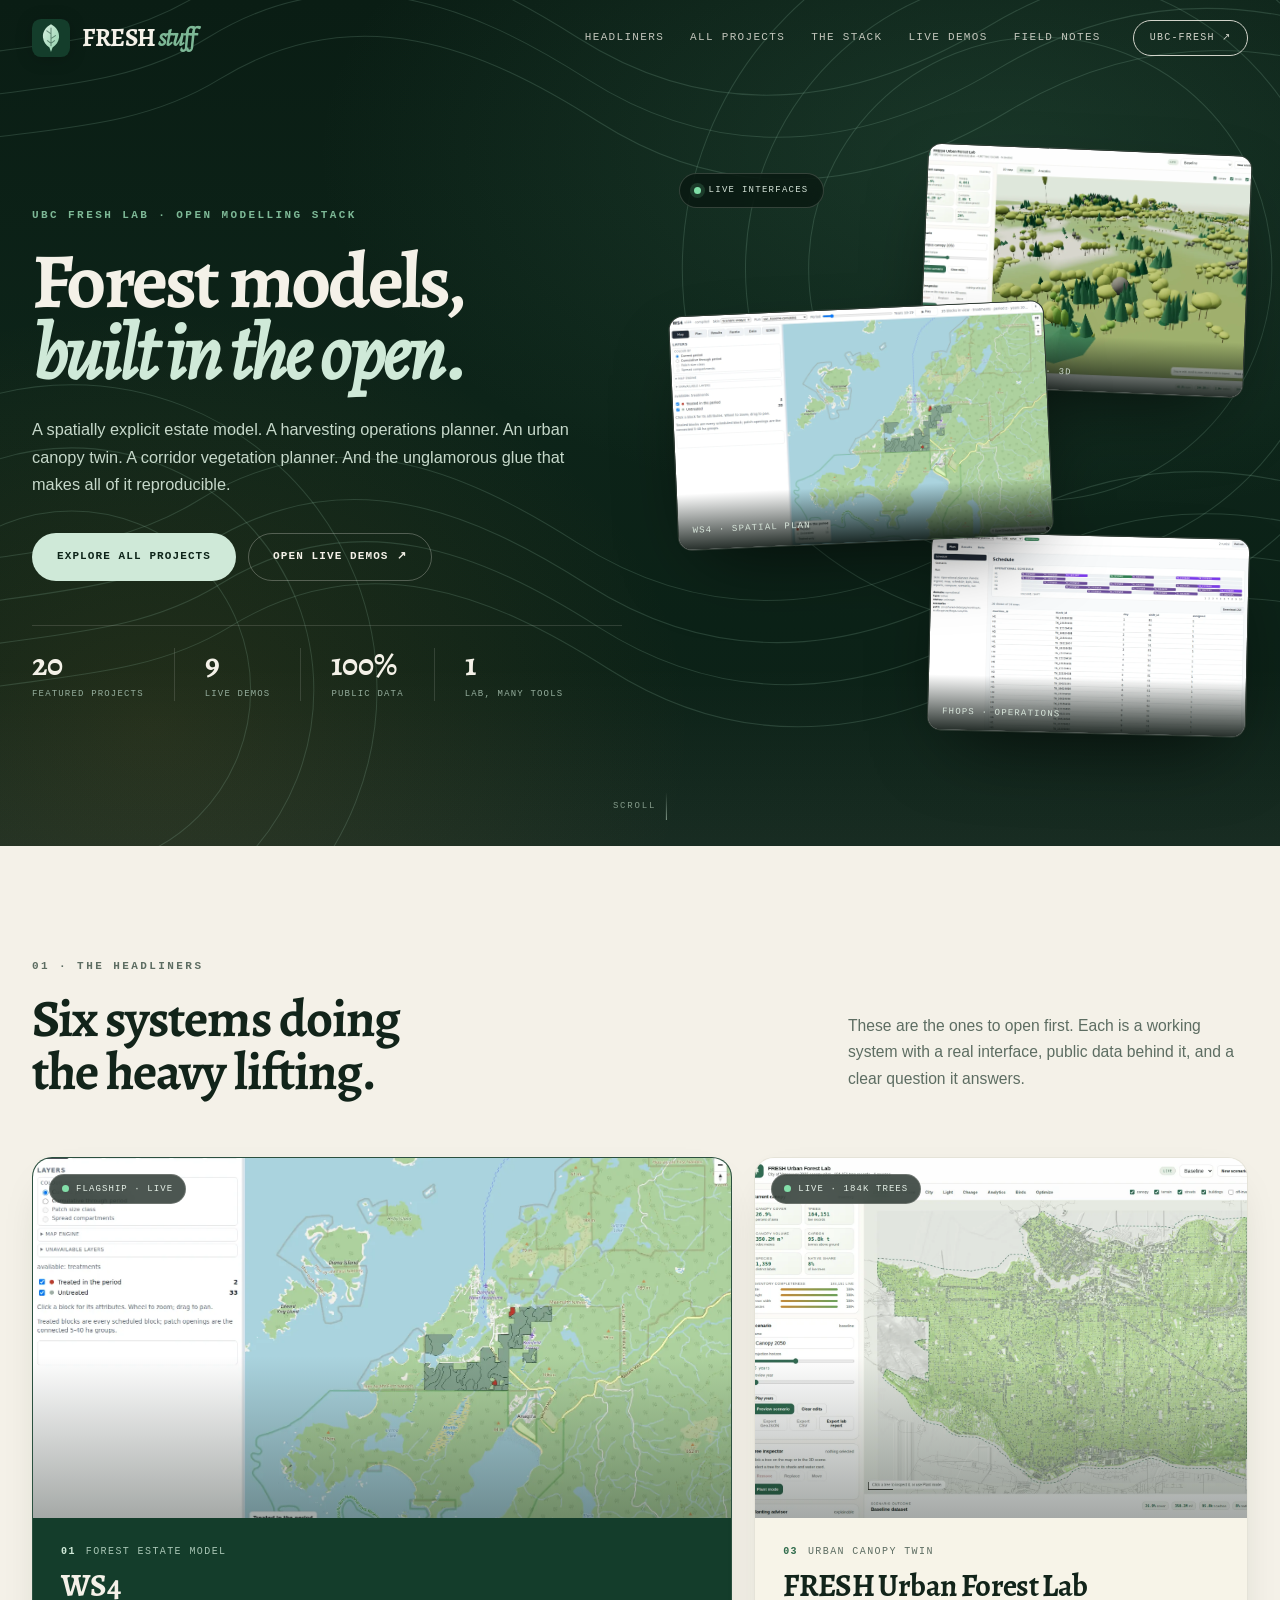
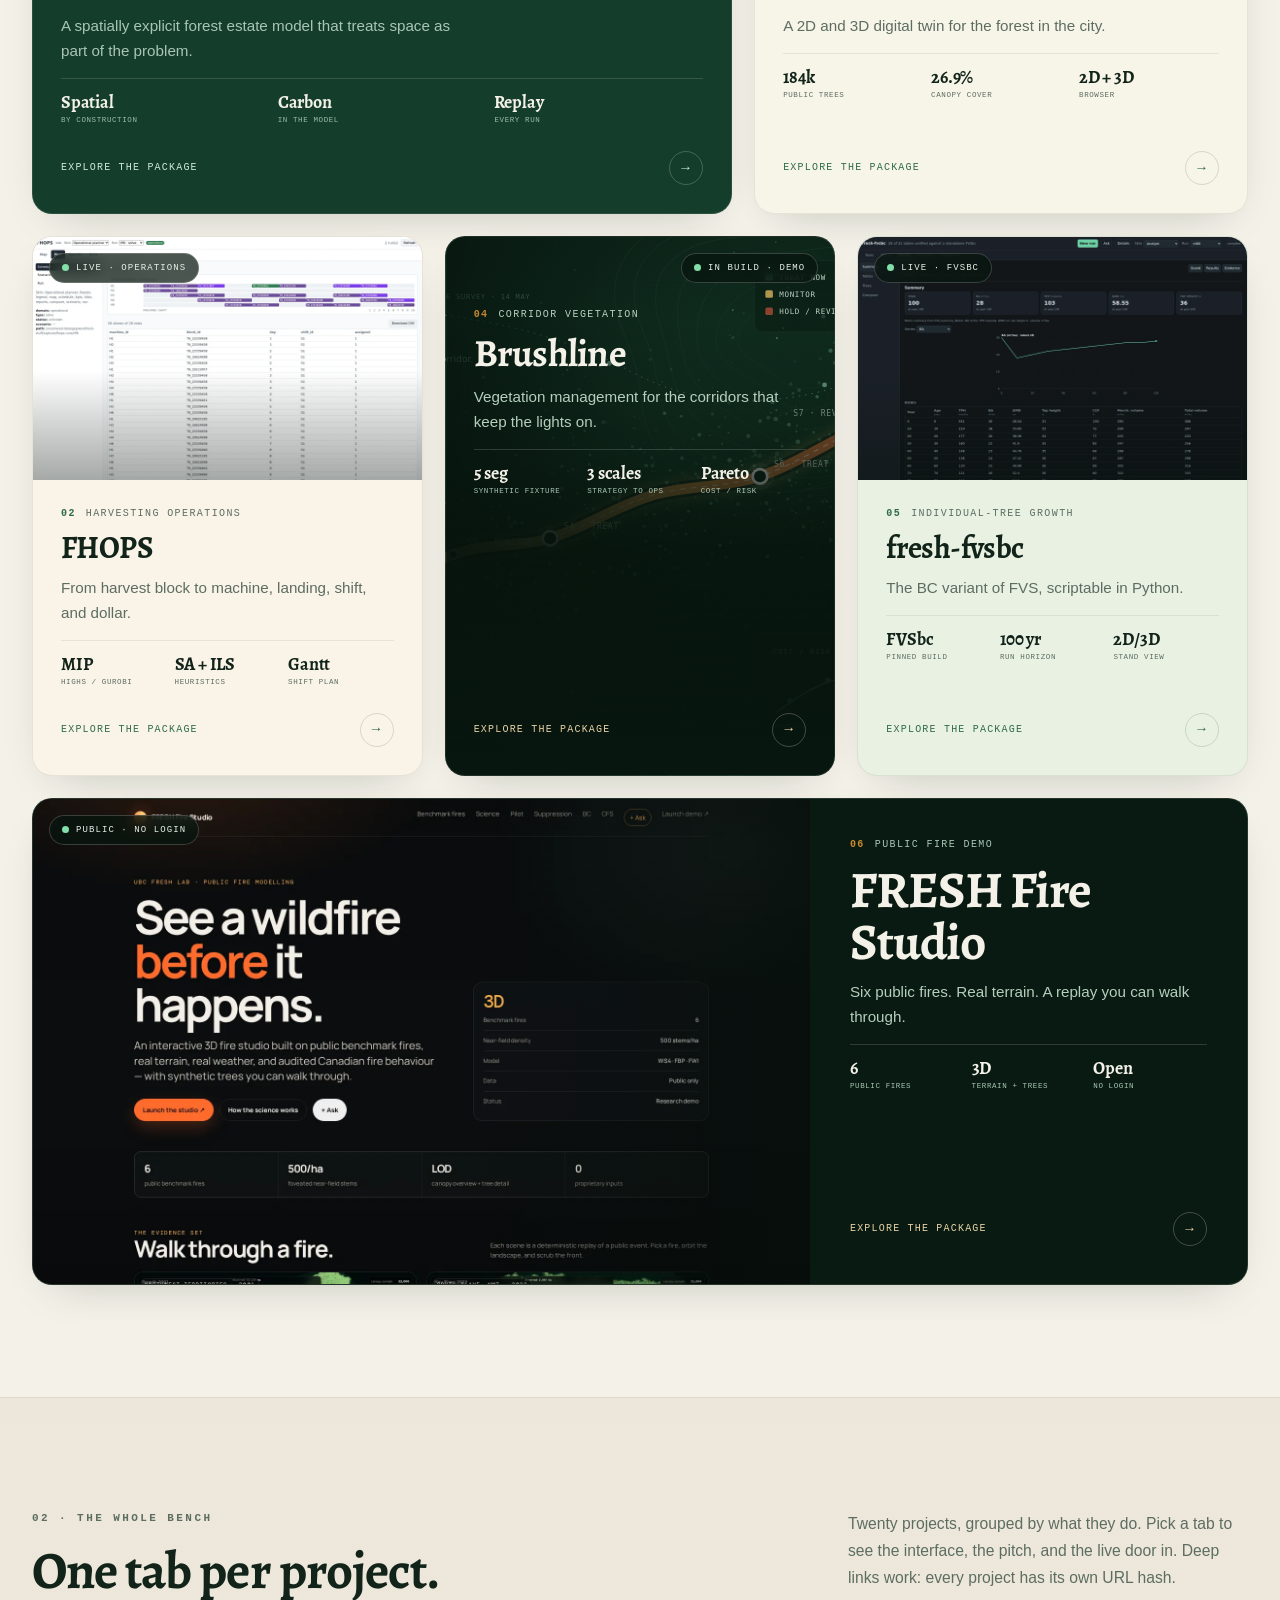
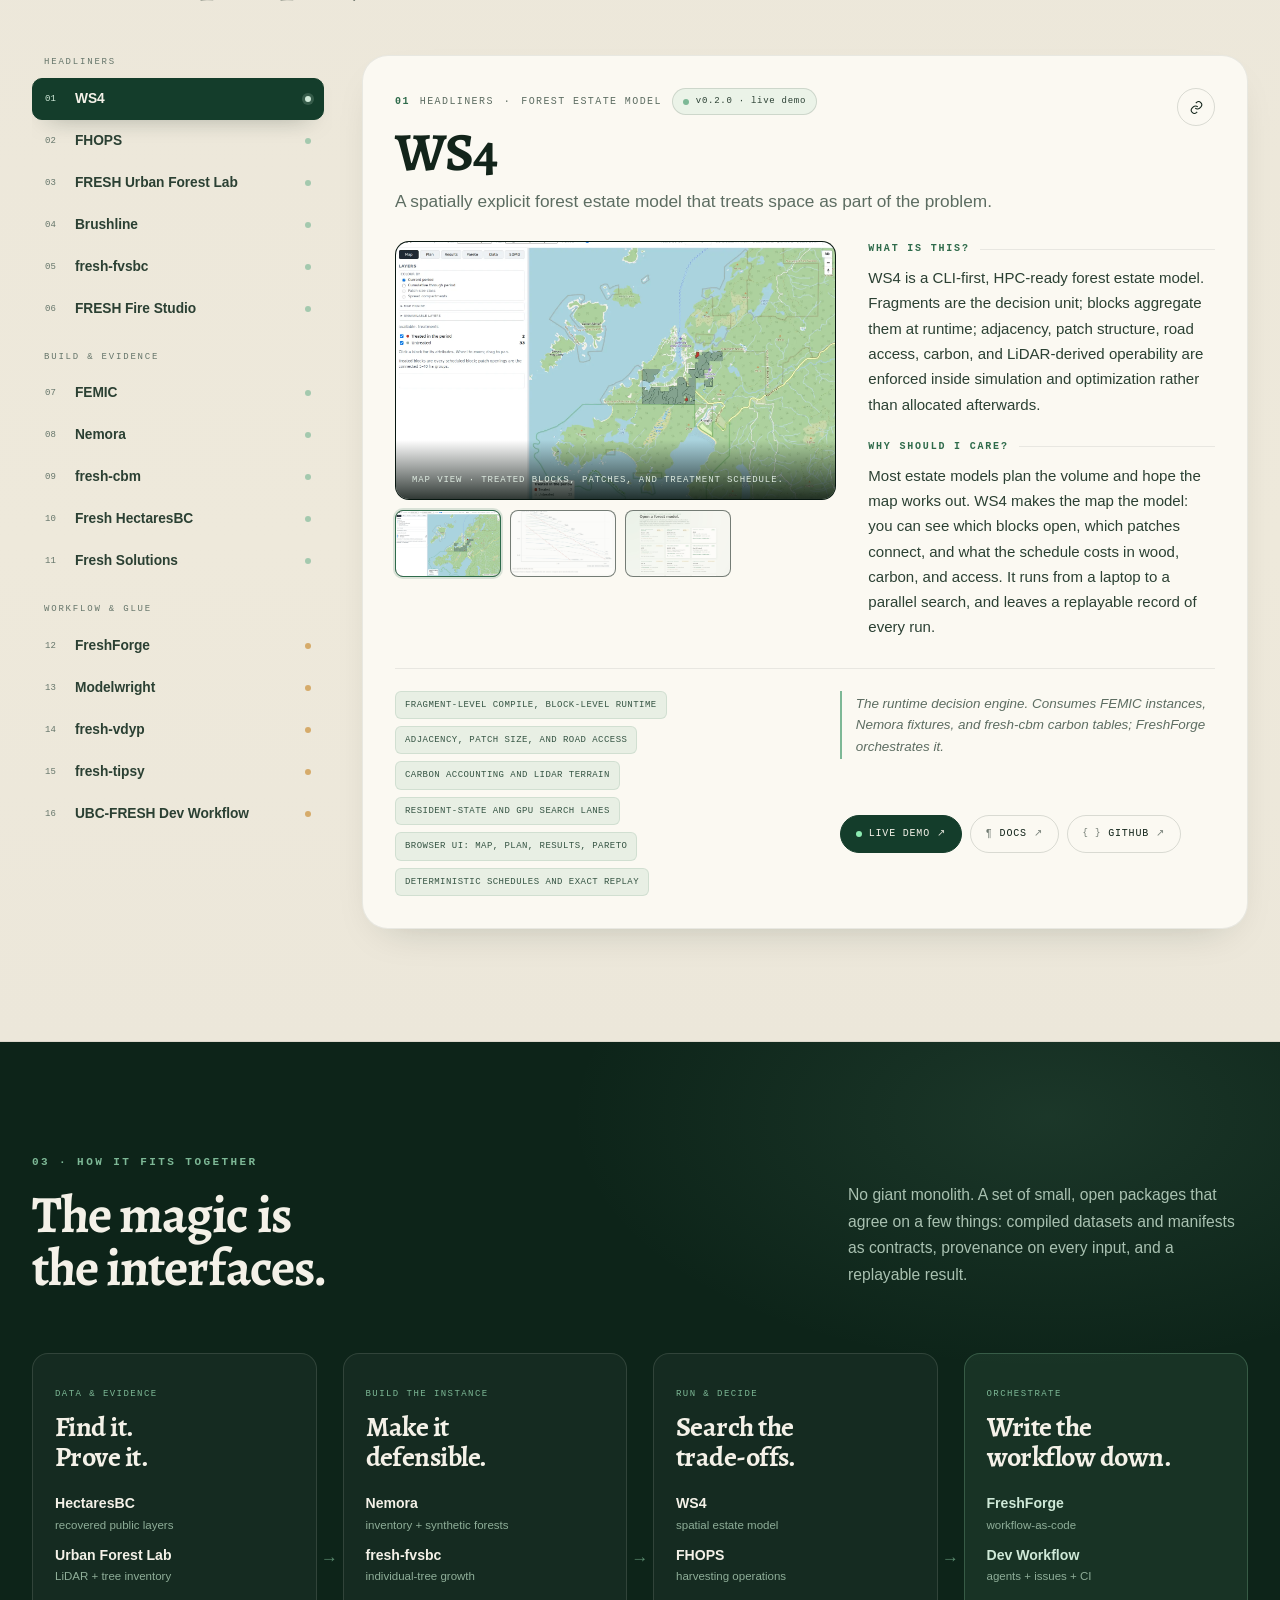
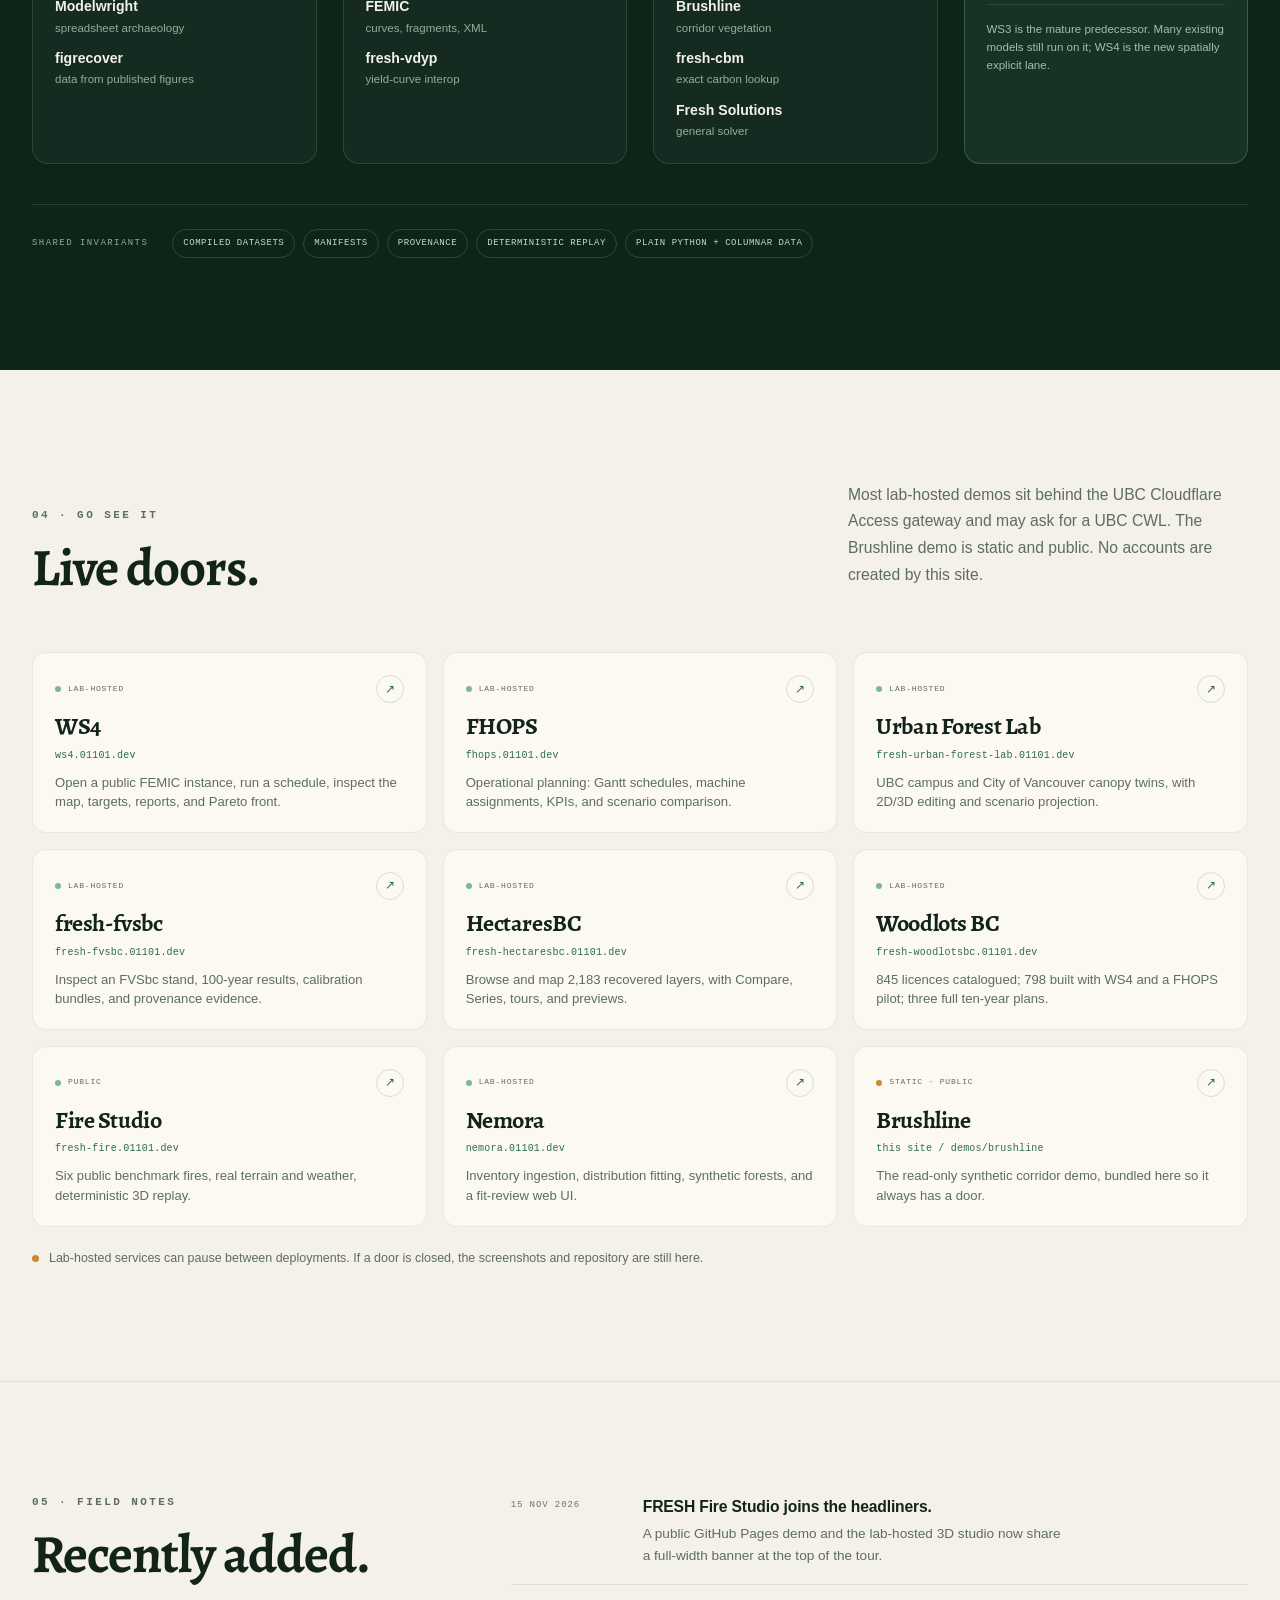
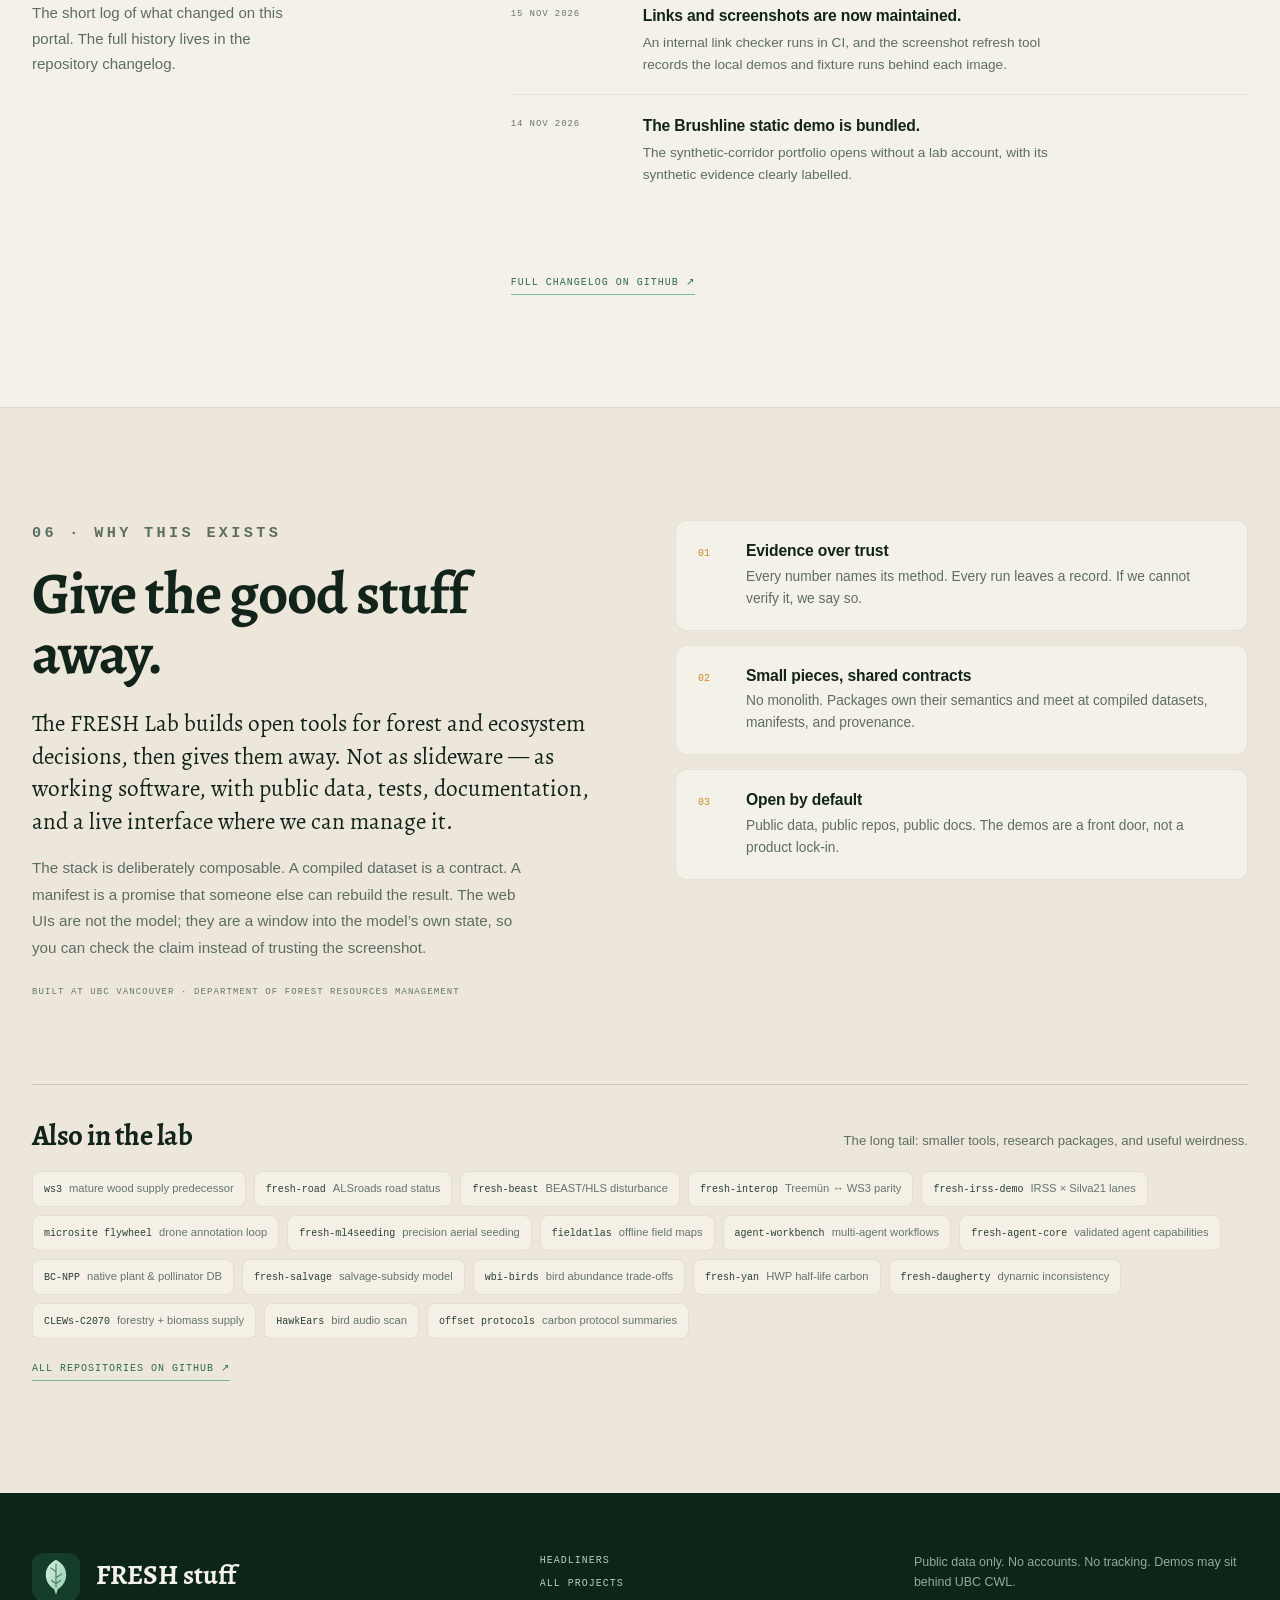
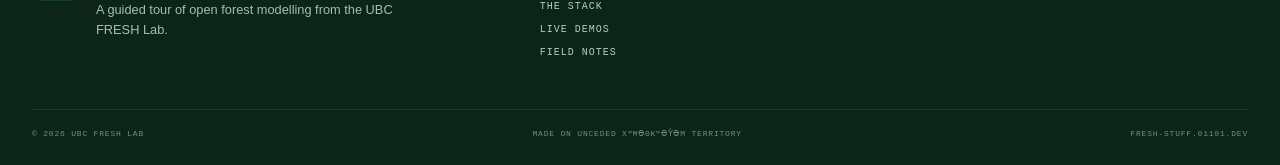
==== index.html @ a475108b "Initial FRESH stuff portal" ====
<!doctype html>
<html lang="en">
  <head>
    <meta charset="utf-8" />
    <meta name="viewport" content="width=device-width, initial-scale=1" />
    <title>FRESH stuff · open forest modelling from UBC FRESH</title>
    <meta
      name="description"
      content="A guided tour of the UBC FRESH Lab's open forest modelling stack: WS4, FHOPS, the Urban Forest Lab, Brushline, fresh-fvsbc, and the packages that make them reproducible."
    />
    <meta name="theme-color" content="#0d2419" />
    <link rel="canonical" href="https://fresh-stuff.01101.dev/" />
    <meta property="og:type" content="website" />
    <meta property="og:site_name" content="FRESH stuff" />
    <meta property="og:title" content="FRESH stuff · open forest modelling from UBC FRESH" />
    <meta property="og:description" content="A guided tour of the UBC FRESH Lab stack: WS4, FHOPS, the Urban Forest Lab, Brushline, fresh-fvsbc, and the packages that make them reproducible." />
    <meta property="og:url" content="https://fresh-stuff.01101.dev/" />
    <meta property="og:image" content="https://fresh-stuff.01101.dev/assets/img/og.png" />
    <meta property="og:image:width" content="1200" />
    <meta property="og:image:height" content="630" />
    <meta name="twitter:card" content="summary_large_image" />
    <link rel="icon" href="assets/leaf.svg" type="image/svg+xml" />
    <link rel="preload" href="assets/fonts/alegreya-v13-latin-700.woff2" as="font" type="font/woff2" crossorigin />
    <link rel="preload" href="assets/fonts/alegreya-v13-latin-regular.woff2" as="font" type="font/woff2" crossorigin />
    <script>document.documentElement.classList.add("js");</script>
    <link rel="stylesheet" href="styles.css" />
  </head>
  <body>
    <a class="skip-link" href="#main">Skip to content</a>

    <header class="site-header" id="site-header">
      <div class="wrap header-inner">
        <a class="brand" href="#top" aria-label="FRESH stuff home">
          <img src="assets/leaf.svg" alt="" width="38" height="38" />
          <span class="brand-text">FRESH<span>stuff</span></span>
        </a>
        <nav class="site-nav" aria-label="Sections">
          <a href="#headliners">Headliners</a>
          <a href="#explorer">All projects</a>
          <a href="#stack">The stack</a>
          <a href="#live">Live demos</a>
          <a href="#notes">Field notes</a>
        </nav>
        <a class="header-cta" href="https://github.com/UBC-FRESH" target="_blank" rel="noreferrer">
          UBC-FRESH <span aria-hidden="true">↗</span>
        </a>
      </div>
    </header>

    <main id="main">
      <section class="hero" id="top">
        <div class="hero-contours" aria-hidden="true">
          <svg viewBox="0 0 1600 900" preserveAspectRatio="xMidYMid slice">
            <g fill="none" stroke="currentColor" stroke-width="1">
              <path d="M-80 690C120 560 250 620 380 540s250-30 360 40 240 80 390-10 300-70 470 30" />
              <path d="M-80 730C120 600 260 660 390 580s250-30 360 40 240 80 390-10 300-70 470 30" />
              <path d="M-80 770C120 640 270 700 400 620s250-30 360 40 240 80 390-10 300-70 470 30" />
              <path d="M-80 810C120 680 280 740 410 660s250-30 360 40 240 80 390-10 300-70 470 30" />
              <path d="M-80 200C120 80 250 140 380 60s250-30 360 40 240 80 390-10 300-70 470 30" />
              <path d="M-80 240C120 120 260 180 390 100s250-30 360 40 240 80 390-10 300-70 470 30" />
              <path d="M-80 280C120 160 270 220 400 140s250-30 360 40 240 80 390-10 300-70 470 30" />
              <circle cx="1180" cy="320" r="220" />
              <circle cx="1180" cy="320" r="280" />
              <circle cx="1180" cy="320" r="340" />
              <circle cx="260" cy="720" r="170" />
              <circle cx="260" cy="720" r="230" />
              <circle cx="260" cy="720" r="290" />
            </g>
          </svg>
        </div>

        <div class="wrap hero-grid">
          <div class="hero-copy">
            <p class="eyebrow reveal">UBC FRESH LAB · OPEN MODELLING STACK</p>
            <h1 class="reveal">
              Forest models,<br />
              <em>built in the open.</em>
            </h1>
            <p class="hero-lede reveal">
              A spatially explicit estate model. A harvesting operations planner. An urban canopy
              twin. A corridor vegetation planner. And the unglamorous glue that makes all of it
              reproducible.
            </p>
            <div class="hero-actions reveal">
              <a class="button button--primary" href="#explorer">Explore all projects</a>
              <a class="button button--ghost" href="#live">Open live demos <span aria-hidden="true">↗</span></a>
            </div>
            <dl class="hero-stats reveal">
              <div><dt>20</dt><dd>featured projects</dd></div>
              <div><dt>9</dt><dd>live demos</dd></div>
              <div><dt>100%</dt><dd>public data</dd></div>
              <div><dt>1</dt><dd>lab, many tools</dd></div>
            </dl>
          </div>

          <div class="hero-visual reveal" aria-label="A collage of FRESH web interfaces">
            <figure class="hero-shot hero-shot--a">
              <img src="assets/img/urban-3d.webp" alt="3D tree scene from the FRESH Urban Forest Lab" width="1440" height="1000" />
              <figcaption>Urban Forest Lab · 3D</figcaption>
            </figure>
            <figure class="hero-shot hero-shot--b">
              <img src="assets/img/ws4.webp" alt="WS4 forest estate map" width="1600" height="1000" />
              <figcaption>WS4 · spatial plan</figcaption>
            </figure>
            <figure class="hero-shot hero-shot--c">
              <img src="assets/img/fhops.webp" alt="FHOPS operational schedule" width="1600" height="1000" />
              <figcaption>FHOPS · operations</figcaption>
            </figure>
            <span class="hero-chip"><span class="dot"></span> Live interfaces</span>
          </div>
        </div>
        <div class="hero-scroll" aria-hidden="true"><span></span> scroll</div>
      </section>

      <section class="section section--headliners" id="headliners">
        <div class="wrap">
          <div class="section-head">
            <div>
              <p class="eyebrow">01 · The headliners</p>
              <h2>Six systems doing<br />the heavy lifting.</h2>
            </div>
            <p class="section-note">
              These are the ones to open first. Each is a working system with a real interface,
              public data behind it, and a clear question it answers.
            </p>
          </div>
          <div class="featured-grid" id="featured-grid">
            <noscript>
              <p>Enable JavaScript for the interactive tour, or jump straight to the
                <a href="#explorer">project list</a>.</p>
            </noscript>
          </div>
        </div>
      </section>

      <section class="section section--explorer" id="explorer">
        <div class="wrap">
          <div class="section-head">
            <div>
              <p class="eyebrow">02 · The whole bench</p>
              <h2>One tab per project.</h2>
            </div>
            <p class="section-note">
              Twenty projects, grouped by what they do. Pick a tab to see the interface, the pitch,
              and the live door in. Deep links work: every project has its own URL hash.
            </p>
          </div>

          <div class="explorer-shell">
            <aside class="explorer-rail" aria-label="Project tabs">
              <div id="project-tabs" role="tablist" aria-orientation="vertical"></div>
              <div class="rail-foot">
                <span class="dot dot--soft"></span>
                <span>Public repos · lab-hosted demos</span>
              </div>
            </aside>
            <div class="project-panel" id="project-panel" role="tabpanel" tabindex="-1" aria-live="polite"></div>
          </div>
        </div>
      </section>

      <section class="section section--stack" id="stack">
        <div class="wrap">
          <div class="section-head section-head--light">
            <div>
              <p class="eyebrow">03 · How it fits together</p>
              <h2>The magic is<br />the interfaces.</h2>
            </div>
            <p class="section-note">
              No giant monolith. A set of small, open packages that agree on a few things:
              compiled datasets and manifests as contracts, provenance on every input, and a
              replayable result.
            </p>
          </div>

          <div class="stack-flow">
            <article class="stack-col">
              <span class="stack-step">Data &amp; evidence</span>
              <h3>Find it.<br />Prove it.</h3>
              <ul class="stack-list">
                <li><a href="#fresh-hectaresbc" data-project-link="fresh-hectaresbc">HectaresBC</a><span>recovered public layers</span></li>
                <li><a href="#fresh-urban-forest-lab" data-project-link="fresh-urban-forest-lab">Urban Forest Lab</a><span>LiDAR + tree inventory</span></li>
                <li><a href="#modelwright" data-project-link="modelwright">Modelwright</a><span>spreadsheet archaeology</span></li>
                <li><a href="#figrecover" data-project-link="figrecover">figrecover</a><span>data from published figures</span></li>
              </ul>
            </article>
            <div class="stack-arrow" aria-hidden="true">→</div>
            <article class="stack-col">
              <span class="stack-step">Build the instance</span>
              <h3>Make it<br />defensible.</h3>
              <ul class="stack-list">
                <li><a href="#nemora" data-project-link="nemora">Nemora</a><span>inventory + synthetic forests</span></li>
                <li><a href="#fresh-fvsbc" data-project-link="fresh-fvsbc">fresh-fvsbc</a><span>individual-tree growth</span></li>
                <li><a href="#femic" data-project-link="femic">FEMIC</a><span>curves, fragments, XML</span></li>
                <li><a href="#fresh-vdyp" data-project-link="fresh-vdyp">fresh-vdyp</a><span>yield-curve interop</span></li>
              </ul>
            </article>
            <div class="stack-arrow" aria-hidden="true">→</div>
            <article class="stack-col">
              <span class="stack-step">Run &amp; decide</span>
              <h3>Search the<br />trade-offs.</h3>
              <ul class="stack-list">
                <li><a href="#ws4" data-project-link="ws4">WS4</a><span>spatial estate model</span></li>
                <li><a href="#fhops" data-project-link="fhops">FHOPS</a><span>harvesting operations</span></li>
                <li><a href="#brushline" data-project-link="brushline">Brushline</a><span>corridor vegetation</span></li>
                <li><a href="#fresh-cbm" data-project-link="fresh-cbm">fresh-cbm</a><span>exact carbon lookup</span></li>
                <li><a href="#fresh-solutions" data-project-link="fresh-solutions">Fresh Solutions</a><span>general solver</span></li>
              </ul>
            </article>
            <div class="stack-arrow" aria-hidden="true">→</div>
            <article class="stack-col stack-col--accent">
              <span class="stack-step">Orchestrate</span>
              <h3>Write the<br />workflow down.</h3>
              <ul class="stack-list">
                <li><a href="#freshforge" data-project-link="freshforge">FreshForge</a><span>workflow-as-code</span></li>
                <li><a href="#ubc-fresh-dev-workflow" data-project-link="ubc-fresh-dev-workflow">Dev Workflow</a><span>agents + issues + CI</span></li>
              </ul>
              <p class="stack-footnote">
                WS3 is the mature predecessor. Many existing models still run on it; WS4 is the new
                spatially explicit lane.
              </p>
            </article>
          </div>

          <div class="invariants">
            <span>Shared invariants</span>
            <ul>
              <li>Compiled datasets</li>
              <li>Manifests</li>
              <li>Provenance</li>
              <li>Deterministic replay</li>
              <li>Plain Python + columnar data</li>
            </ul>
          </div>
        </div>
      </section>

      <section class="section section--live" id="live">
        <div class="wrap">
          <div class="section-head">
            <div>
              <p class="eyebrow">04 · Go see it</p>
              <h2>Live doors.</h2>
            </div>
            <p class="section-note">
              Most lab-hosted demos sit behind the UBC Cloudflare Access gateway and may ask for a
              UBC CWL. The Brushline demo is static and public. No accounts are created by this site.
            </p>
          </div>
          <div class="live-grid" id="live-grid"></div>
          <p class="live-note">
            <span class="dot dot--soft"></span>
            Lab-hosted services can pause between deployments. If a door is closed, the screenshots
            and repository are still here.
          </p>
        </div>
      </section>


      <section class="section section--notes" id="notes">
        <div class="wrap notes-grid">
          <div class="notes-head">
            <p class="eyebrow">05 · Field notes</p>
            <h2>Recently added.</h2>
            <p class="notes-intro">
              The short log of what changed on this portal. The full history lives in the
              repository changelog.
            </p>
          </div>
          <ol class="notes-list">
            <li>
              <time datetime="2026-11-15">15 Nov 2026</time>
              <div>
                <strong>FRESH Fire Studio joins the headliners.</strong>
                <p>A public GitHub Pages demo and the lab-hosted 3D studio now share a full-width banner at the top of the tour.</p>
              </div>
            </li>
            <li>
              <time datetime="2026-11-15">15 Nov 2026</time>
              <div>
                <strong>Links and screenshots are now maintained.</strong>
                <p>An internal link checker runs in CI, and the screenshot refresh tool records the local demos and fixture runs behind each image.</p>
              </div>
            </li>
            <li>
              <time datetime="2026-11-14">14 Nov 2026</time>
              <div>
                <strong>The Brushline static demo is bundled.</strong>
                <p>The synthetic-corridor portfolio opens without a lab account, with its synthetic evidence clearly labelled.</p>
              </div>
            </li>
          </ol>
          <a class="tail-more notes-more" href="https://github.com/UBC-FRESH/fresh-stuff/blob/main/CHANGELOG.md" target="_blank" rel="noreferrer">
            Full changelog on GitHub <span aria-hidden="true">↗</span>
          </a>
        </div>
      </section>

      <section class="section section--about" id="about">
        <div class="wrap about-grid">
          <div class="about-copy">
            <p class="eyebrow">06 · Why this exists</p>
            <h2>Give the good stuff away.</h2>
            <p class="about-lede">
              The FRESH Lab builds open tools for forest and ecosystem decisions, then gives them
              away. Not as slideware — as working software, with public data, tests, documentation,
              and a live interface where we can manage it.
            </p>
            <p>
              The stack is deliberately composable. A compiled dataset is a contract. A manifest is
              a promise that someone else can rebuild the result. The web UIs are not the model;
              they are a window into the model’s own state, so you can check the claim instead of
              trusting the screenshot.
            </p>
            <p class="about-signature">Built at UBC Vancouver · Department of Forest Resources Management</p>
          </div>
          <div class="principle-grid">
            <article class="principle">
              <span>01</span>
              <h3>Evidence over trust</h3>
              <p>Every number names its method. Every run leaves a record. If we cannot verify it, we say so.</p>
            </article>
            <article class="principle">
              <span>02</span>
              <h3>Small pieces, shared contracts</h3>
              <p>No monolith. Packages own their semantics and meet at compiled datasets, manifests, and provenance.</p>
            </article>
            <article class="principle">
              <span>03</span>
              <h3>Open by default</h3>
              <p>Public data, public repos, public docs. The demos are a front door, not a product lock-in.</p>
            </article>
          </div>
        </div>

        <div class="wrap long-tail">
          <div class="long-tail-head">
            <h3>Also in the lab</h3>
            <p>The long tail: smaller tools, research packages, and useful weirdness.</p>
          </div>
          <ul class="tail-list">
            <li><a href="https://github.com/UBC-FRESH/ws3" target="_blank" rel="noreferrer">ws3 <span>mature wood supply predecessor</span></a></li>
            <li><a href="https://github.com/UBC-FRESH/fresh-road" target="_blank" rel="noreferrer">fresh-road <span>ALSroads road status</span></a></li>
            <li><a href="https://github.com/UBC-FRESH/fresh-beast" target="_blank" rel="noreferrer">fresh-beast <span>BEAST/HLS disturbance</span></a></li>
            <li><a href="https://github.com/UBC-FRESH/fresh-interop" target="_blank" rel="noreferrer">fresh-interop <span>Treemün ↔ WS3 parity</span></a></li>
            <li><a href="https://github.com/UBC-FRESH/fresh-irss-demo" target="_blank" rel="noreferrer">fresh-irss-demo <span>IRSS × Silva21 lanes</span></a></li>
            <li><a href="https://github.com/UBC-FRESH/microsite-annotation-flywheel" target="_blank" rel="noreferrer">microsite flywheel <span>drone annotation loop</span></a></li>
            <li><a href="https://github.com/UBC-FRESH/fresh-ml4seeding" target="_blank" rel="noreferrer">fresh-ml4seeding <span>precision aerial seeding</span></a></li>
            <li><a href="https://github.com/UBC-FRESH/fieldatlas" target="_blank" rel="noreferrer">fieldatlas <span>offline field maps</span></a></li>
            <li><a href="https://github.com/UBC-FRESH/agent-workbench" target="_blank" rel="noreferrer">agent-workbench <span>multi-agent workflows</span></a></li>
            <li><a href="https://github.com/UBC-FRESH/fresh-agent-core" target="_blank" rel="noreferrer">fresh-agent-core <span>validated agent capabilities</span></a></li>
            <li><a href="https://github.com/UBC-FRESH/bc-npp-database" target="_blank" rel="noreferrer">BC-NPP <span>native plant &amp; pollinator DB</span></a></li>
            <li><a href="https://github.com/UBC-FRESH/fresh-salvage" target="_blank" rel="noreferrer">fresh-salvage <span>salvage-subsidy model</span></a></li>
            <li><a href="https://github.com/UBC-FRESH/wbi-birds" target="_blank" rel="noreferrer">wbi-birds <span>bird abundance trade-offs</span></a></li>
            <li><a href="https://github.com/UBC-FRESH/fresh-yan" target="_blank" rel="noreferrer">fresh-yan <span>HWP half-life carbon</span></a></li>
            <li><a href="https://github.com/UBC-FRESH/fresh-daugherty" target="_blank" rel="noreferrer">fresh-daugherty <span>dynamic inconsistency</span></a></li>
            <li><a href="https://github.com/UBC-FRESH/clews-c2070-fresh" target="_blank" rel="noreferrer">CLEWs-C2070 <span>forestry + biomass supply</span></a></li>
            <li><a href="https://github.com/UBC-FRESH/HawkEars" target="_blank" rel="noreferrer">HawkEars <span>bird audio scan</span></a></li>
            <li><a href="https://github.com/UBC-FRESH/forest-carbon-offset-protocol-summaries" target="_blank" rel="noreferrer">offset protocols <span>carbon protocol summaries</span></a></li>
          </ul>
          <a class="tail-more" href="https://github.com/UBC-FRESH" target="_blank" rel="noreferrer">
            All repositories on GitHub <span aria-hidden="true">↗</span>
          </a>
        </div>
      </section>
    </main>

    <footer class="site-footer">
      <div class="wrap footer-grid">
        <div class="footer-brand">
          <img src="assets/leaf.svg" alt="" width="48" height="48" />
          <div>
            <strong>FRESH stuff</strong>
            <p>A guided tour of open forest modelling from the UBC FRESH Lab.</p>
          </div>
        </div>
        <nav aria-label="Footer">
          <a href="#headliners">Headliners</a>
          <a href="#explorer">All projects</a>
          <a href="#stack">The stack</a>
          <a href="#live">Live demos</a>
          <a href="#notes">Field notes</a>
        </nav>
        <p class="footer-note">
          Public data only. No accounts. No tracking. Demos may sit behind UBC CWL.
        </p>
      </div>
      <div class="wrap footer-base">
        <span>© 2026 UBC FRESH Lab</span>
        <span>Made on unceded xʷməθkʷəy̓əm territory</span>
        <span>fresh-stuff.01101.dev</span>
      </div>
    </footer>

    <div class="lightbox" id="lightbox" role="dialog" aria-modal="true" aria-label="Screenshot viewer" hidden>
      <button class="lightbox-close" type="button" aria-label="Close screenshot">×</button>
      <figure>
        <img id="lightbox-img" src="" alt="" />
        <figcaption id="lightbox-caption"></figcaption>
      </figure>
    </div>

    <script src="data.js"></script>
    <script src="app.js"></script>
  </body>
</html>
---- styles.css ----
@font-face {
  font-family: "Alegreya";
  src: url("assets/fonts/alegreya-v13-latin-regular.woff2") format("woff2");
  font-weight: 400;
  font-style: normal;
  font-display: swap;
}
@font-face {
  font-family: "Alegreya";
  src: url("assets/fonts/alegreya-v13-latin-700.woff2") format("woff2");
  font-weight: 700;
  font-style: normal;
  font-display: swap;
}
@font-face {
  font-family: "Alegreya";
  src: url("assets/fonts/alegreya-v13-latin-italic.woff2") format("woff2");
  font-weight: 400;
  font-style: italic;
  font-display: swap;
}

:root {
  --paper: #f4f1e8;
  --paper-2: #ece7da;
  --paper-3: #e2dccb;
  --card: #fbf9f2;
  --ink: #12241a;
  --ink-2: #2b4033;
  --muted: #5d6d62;
  --muted-2: #66766b;
  --forest: #0d2419;
  --forest-2: #143d2b;
  --pine: #2f6b4b;
  --moss: #7db896;
  --mint: #cfe9d8;
  --lime: #e4f3d3;
  --amber: #c98a2e;
  --clay: #a4542f;
  --line: rgba(18, 36, 26, 0.14);
  --line-soft: rgba(18, 36, 26, 0.08);
  --shadow: 0 24px 70px -28px rgba(13, 36, 25, 0.35);
  --shadow-soft: 0 16px 44px -24px rgba(13, 36, 25, 0.28);
  --sans: -apple-system, BlinkMacSystemFont, "Segoe UI", "Helvetica Neue", Arial, sans-serif;
  --mono: ui-monospace, "SF Mono", Menlo, Consolas, "Liberation Mono", monospace;
  --serif: "Alegreya", Georgia, "Times New Roman", serif;
  --radius: 20px;
  --wrap: 1280px;
}

*,
*::before,
*::after {
  box-sizing: border-box;
}

html {
  scroll-behavior: smooth;
  scroll-padding-top: 92px;
}

body {
  margin: 0;
  background: var(--paper);
  color: var(--ink);
  font-family: var(--sans);
  font-size: 16px;
  line-height: 1.6;
  -webkit-font-smoothing: antialiased;
  text-rendering: optimizeLegibility;
}

body::before {
  content: "";
  position: fixed;
  inset: 0;
  pointer-events: none;
  z-index: 1;
  opacity: 0.35;
  background-image: radial-gradient(rgba(18, 36, 26, 0.055) 0.5px, transparent 0.5px);
  background-size: 4px 4px;
  mix-blend-mode: multiply;
}

::selection {
  background: var(--mint);
  color: var(--forest);
}

img {
  display: block;
  max-width: 100%;
}

a {
  color: inherit;
  text-decoration: none;
}

button {
  font: inherit;
  color: inherit;
}

h1,
h2,
h3,
h4,
p,
dl,
dd,
figure {
  margin: 0;
}

h1,
h2,
h3 {
  font-family: var(--serif);
  font-weight: 700;
  line-height: 1.02;
  letter-spacing: -0.018em;
}

.is-hidden {
  display: none !important;
}

.wrap {
  width: min(var(--wrap), calc(100% - 64px));
  margin-inline: auto;
  position: relative;
  z-index: 2;
}

.skip-link {
  position: fixed;
  left: 16px;
  top: -100px;
  z-index: 2000;
  background: var(--mint);
  color: var(--forest);
  padding: 12px 18px;
  border-radius: 8px;
  font-weight: 700;
}
.skip-link:focus {
  top: 16px;
}

.eyebrow {
  font-family: var(--mono);
  font-size: 11px;
  letter-spacing: 0.22em;
  text-transform: uppercase;
  color: var(--muted);
  font-weight: 600;
}

.dot {
  width: 7px;
  height: 7px;
  border-radius: 50%;
  background: var(--moss);
  display: inline-block;
  flex: none;
}
.dot--soft {
  background: var(--amber);
}

/* Header ------------------------------------------------------------------ */
.site-header {
  position: fixed;
  inset: 0 0 auto;
  z-index: 100;
  color: var(--paper);
  transition: background 0.35s ease, color 0.35s ease, border-color 0.35s ease;
  border-bottom: 1px solid transparent;
}
.site-header.is-scrolled {
  background: rgba(244, 241, 232, 0.94);
  color: var(--ink);
  border-bottom-color: var(--line-soft);
  backdrop-filter: blur(14px);
}
.header-inner {
  height: 76px;
  display: flex;
  align-items: center;
  gap: 32px;
}
.brand {
  display: inline-flex;
  align-items: center;
  gap: 12px;
  margin-right: auto;
}
.brand img {
  width: 38px;
  height: 38px;
  filter: drop-shadow(0 2px 8px rgba(0, 0, 0, 0.18));
}
.brand-text {
  font-family: var(--serif);
  font-size: 25px;
  font-weight: 700;
  letter-spacing: -0.02em;
  line-height: 1;
}
.brand-text span {
  color: var(--moss);
  font-style: italic;
  margin-left: 2px;
}
.site-header.is-scrolled .brand-text span {
  color: var(--pine);
}
.site-nav {
  display: flex;
  align-items: center;
  gap: 26px;
  font-family: var(--mono);
  font-size: 11px;
  letter-spacing: 0.12em;
  text-transform: uppercase;
}
.site-nav a {
  opacity: 0.78;
  padding: 8px 0;
  border-bottom: 1px solid transparent;
  transition: opacity 0.2s, border-color 0.2s;
}
.site-nav a:hover {
  opacity: 1;
  border-bottom-color: currentColor;
}
.header-cta {
  border: 1px solid currentColor;
  border-radius: 999px;
  padding: 9px 16px;
  font-family: var(--mono);
  font-size: 10px;
  letter-spacing: 0.12em;
  text-transform: uppercase;
  opacity: 0.85;
  transition: opacity 0.2s, background 0.2s, color 0.2s;
  white-space: nowrap;
}
.header-cta:hover {
  opacity: 1;
  background: var(--mint);
  color: var(--forest);
  border-color: var(--mint);
}

/* Hero -------------------------------------------------------------------- */
.hero {
  position: relative;
  overflow: hidden;
  background:
    radial-gradient(1100px 600px at 78% 18%, rgba(77, 138, 107, 0.22), transparent 62%),
    radial-gradient(900px 700px at 12% 86%, rgba(201, 138, 46, 0.12), transparent 60%),
    linear-gradient(180deg, #0a1d14 0%, #0d2419 48%, #0b2016 100%);
  color: var(--paper);
  min-height: 94vh;
  padding: 148px 0 86px;
  display: flex;
  align-items: center;
}
.hero::after {
  content: "";
  position: absolute;
  inset: auto 0 0;
  height: 180px;
  background: linear-gradient(180deg, transparent, rgba(244, 241, 232, 0.06));
  pointer-events: none;
}
.hero-contours {
  position: absolute;
  inset: -8% -4% -4%;
  color: rgba(159, 209, 181, 0.18);
  pointer-events: none;
}
.hero-contours svg {
  width: 100%;
  height: 100%;
}
.hero-grid {
  display: grid;
  grid-template-columns: 1.02fr 0.98fr;
  gap: 54px;
  align-items: center;
}
.hero-copy {
  position: relative;
  z-index: 3;
}
.hero .eyebrow {
  color: var(--moss);
}
.hero h1 {
  margin: 20px 0 26px;
  font-size: clamp(3.5rem, 6.1vw, 6.5rem);
  line-height: 0.93;
  letter-spacing: -0.035em;
}
.hero h1 em {
  color: var(--mint);
  font-style: italic;
}
.hero-lede {
  max-width: 560px;
  color: #c6d8ca;
  font-size: clamp(1.02rem, 1.2vw, 1.16rem);
  line-height: 1.7;
}
.hero-actions {
  display: flex;
  flex-wrap: wrap;
  gap: 12px;
  margin: 34px 0 44px;
}
.button {
  display: inline-flex;
  align-items: center;
  justify-content: center;
  gap: 8px;
  border-radius: 999px;
  padding: 14px 24px;
  font-family: var(--mono);
  font-size: 11px;
  letter-spacing: 0.1em;
  text-transform: uppercase;
  font-weight: 600;
  border: 1px solid transparent;
  transition: transform 0.2s ease, background 0.2s ease, color 0.2s ease, border-color 0.2s ease;
}
.button:hover {
  transform: translateY(-2px);
}
.button--primary {
  background: var(--mint);
  color: var(--forest);
}
.button--primary:hover {
  background: #e2f4e8;
}
.button--ghost {
  border-color: rgba(244, 241, 232, 0.28);
  color: var(--paper);
}
.button--ghost:hover {
  background: rgba(244, 241, 232, 0.08);
  border-color: rgba(244, 241, 232, 0.5);
}
.hero-stats {
  display: flex;
  flex-wrap: wrap;
  gap: 0;
  border-top: 1px solid rgba(244, 241, 232, 0.14);
  padding-top: 22px;
  max-width: 590px;
}
.hero-stats > div {
  padding-right: 30px;
  margin-right: 30px;
  border-right: 1px solid rgba(244, 241, 232, 0.14);
}
.hero-stats > div:last-child {
  border-right: 0;
  margin-right: 0;
  padding-right: 0;
}
.hero-stats dt {
  font-family: var(--serif);
  font-size: 2rem;
  font-weight: 700;
  line-height: 1;
  color: var(--paper);
}
.hero-stats dd {
  margin-top: 7px;
  font-family: var(--mono);
  font-size: 9px;
  letter-spacing: 0.13em;
  text-transform: uppercase;
  color: #94ad9c;
}

.hero-visual {
  position: relative;
  height: 610px;
  z-index: 2;
}
.hero-shot {
  position: absolute;
  border-radius: 14px;
  overflow: hidden;
  background: #07150e;
  border: 1px solid rgba(244, 241, 232, 0.18);
  box-shadow: 0 30px 80px -30px rgba(0, 0, 0, 0.7);
  transition: transform 0.5s cubic-bezier(0.2, 0.8, 0.2, 1);
}
.hero-shot img {
  width: 100%;
  height: 100%;
  object-fit: cover;
}
.hero-shot figcaption {
  position: absolute;
  inset: auto 0 0;
  padding: 30px 14px 11px;
  background: linear-gradient(180deg, transparent, rgba(4, 14, 9, 0.86));
  font-family: var(--mono);
  font-size: 9px;
  letter-spacing: 0.13em;
  text-transform: uppercase;
  color: #d7e5da;
}
.hero-shot--a {
  width: 57%;
  aspect-ratio: 4 / 3;
  top: 0;
  right: 0;
  transform: rotate(2.4deg);
  z-index: 1;
}
.hero-shot--b {
  width: 66%;
  aspect-ratio: 16 / 10;
  top: 26%;
  left: -1%;
  transform: rotate(-2.6deg);
  z-index: 3;
}
.hero-shot--c {
  width: 56%;
  aspect-ratio: 16 / 10;
  bottom: 4%;
  right: 0;
  transform: rotate(1.4deg);
  z-index: 2;
}
.hero-visual:hover .hero-shot--a {
  transform: rotate(1.4deg) translate(3px, -5px);
}
.hero-visual:hover .hero-shot--b {
  transform: rotate(-1.6deg) translate(-4px, -3px);
}
.hero-visual:hover .hero-shot--c {
  transform: rotate(0.6deg) translate(2px, 4px);
}
.hero-chip {
  position: absolute;
  top: 4%;
  left: 0;
  z-index: 4;
  display: inline-flex;
  align-items: center;
  gap: 8px;
  padding: 9px 14px;
  border-radius: 999px;
  background: rgba(7, 21, 14, 0.72);
  border: 1px solid rgba(244, 241, 232, 0.18);
  backdrop-filter: blur(10px);
  font-family: var(--mono);
  font-size: 9px;
  letter-spacing: 0.14em;
  text-transform: uppercase;
  color: #d7e5da;
}
.hero-chip .dot {
  background: #7fe0a7;
  box-shadow: 0 0 0 4px rgba(127, 224, 167, 0.16);
}
.hero-scroll {
  position: absolute;
  left: 50%;
  bottom: 26px;
  transform: translateX(-50%);
  display: flex;
  align-items: center;
  gap: 10px;
  font-family: var(--mono);
  font-size: 9px;
  letter-spacing: 0.2em;
  text-transform: uppercase;
  color: #7d9584;
}
.hero-scroll span {
  display: block;
  width: 1px;
  height: 28px;
  background: linear-gradient(180deg, transparent, #7d9584);
  order: 2;
}

/* Sections ---------------------------------------------------------------- */
.section {
  padding: 112px 0;
  position: relative;
}
.section--headliners {
  background: var(--paper);
}
.section--explorer {
  background: linear-gradient(180deg, var(--paper-2), #eee9db 60%, var(--paper-2));
  border-top: 1px solid var(--line-soft);
  border-bottom: 1px solid var(--line-soft);
}
.section-head {
  display: flex;
  align-items: flex-end;
  justify-content: space-between;
  gap: 48px;
  margin-bottom: 58px;
}
.section-head h2 {
  margin-top: 16px;
  font-size: clamp(2.5rem, 4.1vw, 4.2rem);
}
.section-note {
  max-width: 400px;
  color: var(--muted);
  font-size: 0.98rem;
  line-height: 1.7;
  padding-bottom: 6px;
}
.section-head--light h2 {
  color: var(--paper);
}
.section-head--light .eyebrow {
  color: var(--moss);
}
.section-head--light .section-note {
  color: #a9c1b1;
}

/* Featured cards ---------------------------------------------------------- */
.featured-grid {
  display: grid;
  grid-template-columns: repeat(12, minmax(0, 1fr));
  gap: 22px;
}
.feature {
  position: relative;
  display: flex;
  flex-direction: column;
  grid-column: span 4;
  min-height: 100%;
  border-radius: var(--radius);
  overflow: hidden;
  background: var(--card);
  border: 1px solid var(--line-soft);
  box-shadow: var(--shadow-soft);
  transition: transform 0.35s ease, box-shadow 0.35s ease;
}
.feature:hover {
  transform: translateY(-5px);
  box-shadow: var(--shadow);
}
.feature:focus-visible {
  outline: 3px solid var(--pine);
  outline-offset: 4px;
}
.feature--wide {
  grid-column: span 7;
}
.feature--half {
  grid-column: span 5;
}
.feature--third {
  grid-column: span 4;
}
.feature-media {
  position: relative;
  overflow: hidden;
  aspect-ratio: 16 / 10;
  background: var(--forest);
}
.feature--wide .feature-media {
  aspect-ratio: 16 / 8.6;
}
.feature--ws4 .feature-media,
.feature--urban .feature-media {
  height: 360px;
  aspect-ratio: auto;
}
.feature-media img {
  width: 100%;
  height: 100%;
  object-fit: cover;
  transition: transform 0.7s cubic-bezier(0.2, 0.8, 0.2, 1);
}
.feature:hover .feature-media img {
  transform: scale(1.035);
}
.feature-media::after {
  content: "";
  position: absolute;
  inset: 0;
  background: linear-gradient(180deg, rgba(5, 16, 10, 0) 55%, rgba(5, 16, 10, 0.36));
  pointer-events: none;
}
.feature-badge {
  position: absolute;
  top: 16px;
  left: 16px;
  z-index: 2;
  display: inline-flex;
  align-items: center;
  gap: 7px;
  background: rgba(7, 21, 14, 0.72);
  border: 1px solid rgba(244, 241, 232, 0.2);
  border-radius: 999px;
  padding: 7px 12px;
  color: #e6f1e8;
  font-family: var(--mono);
  font-size: 9px;
  letter-spacing: 0.12em;
  text-transform: uppercase;
  backdrop-filter: blur(8px);
}
.feature-badge .dot {
  background: #83dfa9;
}
.feature-body {
  padding: 26px 28px 28px;
  display: flex;
  flex-direction: column;
  flex: 1;
  gap: 11px;
}
.feature-kicker {
  display: flex;
  align-items: center;
  gap: 10px;
  font-family: var(--mono);
  font-size: 10px;
  letter-spacing: 0.14em;
  text-transform: uppercase;
  color: var(--muted);
}
.feature-kicker .num {
  color: var(--pine);
  font-weight: 700;
}
.feature h3 {
  font-size: clamp(1.75rem, 2.4vw, 2.4rem);
  letter-spacing: -0.02em;
}
.feature p {
  color: var(--muted);
  font-size: 0.95rem;
  line-height: 1.65;
  max-width: 48ch;
}
.feature-proof {
  display: grid;
  grid-template-columns: repeat(3, minmax(0, 1fr));
  gap: 8px;
  margin: 4px 0 0;
  padding: 14px 0 2px;
  border-top: 1px solid var(--line-soft);
}
.feature-proof div {
  min-width: 0;
}
.feature-proof dt {
  font-family: var(--serif);
  font-size: 1.12rem;
  font-weight: 700;
  line-height: 1.05;
  letter-spacing: -0.01em;
}
.feature-proof dd {
  margin: 4px 0 0;
  font-family: var(--mono);
  font-size: 7.5px;
  letter-spacing: 0.08em;
  text-transform: uppercase;
  color: var(--muted);
  line-height: 1.3;
}
.feature--ws4 .feature-proof {
  border-top-color: rgba(244, 241, 232, 0.14);
}
.feature--ws4 .feature-proof dd {
  color: #9dbca9;
}
.feature--brushline .feature-proof {
  border-top-color: rgba(244, 241, 232, 0.16);
}
.feature--brushline .feature-proof dd {
  color: #a9c6b5;
}
.feature-foot {
  margin-top: auto;
  padding-top: 12px;
  display: flex;
  align-items: center;
  justify-content: space-between;
  gap: 14px;
  font-family: var(--mono);
  font-size: 10px;
  letter-spacing: 0.12em;
  text-transform: uppercase;
  color: var(--pine);
}
.feature-foot .arrow {
  width: 34px;
  height: 34px;
  border-radius: 50%;
  border: 1px solid var(--line);
  display: grid;
  place-items: center;
  font-size: 14px;
  transition: background 0.2s, color 0.2s, border-color 0.2s;
}
.feature:hover .feature-foot .arrow {
  background: var(--forest);
  color: var(--paper);
  border-color: var(--forest);
}

.feature--ws4 {
  background: var(--forest-2);
  color: var(--paper);
  border-color: rgba(244, 241, 232, 0.1);
}
.feature--ws4 .feature-kicker,
.feature--ws4 p {
  color: #a9c6b5;
}
.feature--ws4 .feature-kicker .num {
  color: var(--mint);
}
.feature--ws4 .feature-foot {
  color: var(--mint);
}
.feature--ws4 .feature-foot .arrow {
  border-color: rgba(244, 241, 232, 0.22);
}
.feature--ws4:hover .feature-foot .arrow {
  background: var(--mint);
  color: var(--forest);
  border-color: var(--mint);
}
.feature--urban {
  background: #f7f4e8;
}
.feature--fhops {
  background: #f9f3e8;
}
.feature--fvsbc {
  background: #e9f1e3;
}
.feature--brushline {
  background: var(--forest);
  color: var(--paper);
  border-color: rgba(244, 241, 232, 0.1);
  min-height: 470px;
  justify-content: flex-end;
  background-image:
    linear-gradient(180deg, rgba(6, 18, 11, 0.1) 15%, rgba(6, 18, 11, 0.86) 58%, #07160f 100%),
    linear-gradient(90deg, rgba(7, 22, 15, 0.82), rgba(7, 22, 15, 0.18) 62%, transparent),
    url("assets/img/brushline.svg");
  background-size: cover;
  background-position: 68% center;
}
.feature--brushline .feature-body {
  padding-top: 70px;
}
.feature--brushline .feature-kicker,
.feature--brushline p {
  color: #b6cfbd;
}
.feature--brushline .feature-kicker .num {
  color: var(--amber);
}
.feature--brushline .feature-foot {
  color: #e9d3a6;
}
.feature--brushline h3 {
  font-size: clamp(2rem, 3vw, 2.8rem);
}
.feature--brushline .feature-media {
  display: none;
}
.feature--brushline .feature-foot .arrow {
  border-color: rgba(244, 241, 232, 0.24);
}
.feature--brushline:hover .feature-foot .arrow {
  background: var(--amber);
  color: var(--forest);
  border-color: var(--amber);
}

.feature--fire {
  grid-column: span 12;
  display: grid;
  grid-template-columns: minmax(0, 1.28fr) minmax(340px, 0.72fr);
  background: #081a11;
  color: var(--paper);
  border-color: rgba(244, 241, 232, 0.12);
  min-height: 400px;
}
.feature--fire .feature-media {
  height: 100%;
  min-height: 400px;
  aspect-ratio: auto;
}
.feature--fire .feature-media::after {
  background: linear-gradient(90deg, rgba(5, 16, 10, 0) 55%, rgba(5, 16, 10, 0.55));
}
.feature--fire .feature-body {
  padding: 38px 40px;
  justify-content: center;
}
.feature--fire .feature-kicker {
  color: #a9c6b5;
}
.feature--fire .feature-kicker .num {
  color: var(--amber);
}
.feature--fire h3 {
  font-size: clamp(2.5rem, 4vw, 3.9rem);
}
.feature--fire p {
  color: #b6cfbd;
  max-width: 42ch;
}
.feature--fire .feature-proof {
  border-top-color: rgba(244, 241, 232, 0.16);
}
.feature--fire .feature-proof dd {
  color: #a9c6b5;
}
.feature--fire .feature-foot {
  color: #e9d3a6;
}
.feature--fire .feature-foot .arrow {
  border-color: rgba(244, 241, 232, 0.24);
}
.feature--fire:hover .feature-foot .arrow {
  background: var(--amber);
  color: var(--forest);
  border-color: var(--amber);
}

/* Explorer ---------------------------------------------------------------- */
.explorer-shell {
  display: grid;
  grid-template-columns: 300px minmax(0, 1fr);
  gap: 30px;
  align-items: start;
}
.explorer-rail {
  position: sticky;
  top: 96px;
  max-height: calc(100vh - 120px);
  overflow: auto;
  padding-right: 8px;
  scrollbar-width: thin;
  scrollbar-color: var(--paper-3) transparent;
}
.rail-group {
  margin-bottom: 20px;
}
.rail-group-label {
  font-family: var(--mono);
  font-size: 9px;
  letter-spacing: 0.2em;
  text-transform: uppercase;
  color: var(--muted-2);
  padding: 0 12px 8px;
}
.rail-tab {
  width: 100%;
  display: grid;
  grid-template-columns: 22px minmax(0, 1fr) auto;
  align-items: center;
  gap: 8px;
  text-align: left;
  background: transparent;
  border: 1px solid transparent;
  border-radius: 10px;
  padding: 9px 12px;
  cursor: pointer;
  color: var(--ink-2);
  transition: background 0.18s, color 0.18s, border-color 0.18s;
}
.rail-tab:hover {
  background: rgba(251, 249, 242, 0.7);
  border-color: var(--line-soft);
}
.rail-tab .rail-num {
  font-family: var(--mono);
  font-size: 9px;
  color: var(--muted-2);
}
.rail-tab .rail-name {
  font-size: 0.86rem;
  font-weight: 600;
  letter-spacing: -0.005em;
  white-space: nowrap;
  overflow: hidden;
  text-overflow: ellipsis;
}
.rail-tab .rail-dot {
  width: 6px;
  height: 6px;
  border-radius: 50%;
  background: var(--moss);
  opacity: 0.65;
}
.rail-tab[data-tier="glue"] .rail-dot {
  background: var(--amber);
}
.rail-tab[data-tier="wild"] .rail-dot {
  background: var(--clay);
}
.rail-tab[aria-selected="true"] {
  background: var(--forest-2);
  color: var(--paper);
  border-color: var(--forest-2);
  box-shadow: 0 10px 24px -16px rgba(13, 36, 25, 0.6);
}
.rail-tab[aria-selected="true"] .rail-num {
  color: var(--mint);
}
.rail-tab[aria-selected="true"] .rail-dot {
  background: var(--mint);
  opacity: 1;
  box-shadow: 0 0 0 3px rgba(207, 233, 216, 0.18);
}
.rail-tab:focus-visible {
  outline: 2px solid var(--pine);
  outline-offset: 2px;
}
.rail-foot {
  display: flex;
  align-items: center;
  gap: 8px;
  padding: 16px 12px;
  margin-top: 8px;
  border-top: 1px solid var(--line-soft);
  font-size: 0.72rem;
  color: var(--muted);
}

.project-panel {
  background: var(--card);
  border: 1px solid var(--line-soft);
  border-radius: 26px;
  padding: 32px;
  box-shadow: var(--shadow-soft);
  min-height: 760px;
}
.panel-enter {
  animation: panel-in 0.45s cubic-bezier(0.2, 0.8, 0.2, 1) both;
}
@keyframes panel-in {
  from {
    opacity: 0;
    transform: translateY(10px);
  }
  to {
    opacity: 1;
    transform: translateY(0);
  }
}
.panel-head {
  display: flex;
  align-items: flex-start;
  justify-content: space-between;
  gap: 26px;
  margin-bottom: 24px;
}
.panel-kicker {
  display: flex;
  flex-wrap: wrap;
  align-items: center;
  gap: 10px;
  font-family: var(--mono);
  font-size: 10px;
  letter-spacing: 0.14em;
  text-transform: uppercase;
  color: var(--muted);
}
.panel-kicker strong {
  color: var(--pine);
  font-weight: 700;
}
.status-pill {
  display: inline-flex;
  align-items: center;
  gap: 7px;
  border: 1px solid var(--line);
  border-radius: 999px;
  padding: 5px 10px;
  font-family: var(--mono);
  font-size: 9px;
  letter-spacing: 0.08em;
  color: var(--ink-2);
  background: rgba(207, 233, 216, 0.35);
  text-transform: none;
  white-space: nowrap;
}
.status-pill::before {
  content: "";
  width: 6px;
  height: 6px;
  border-radius: 50%;
  background: var(--moss);
}
.panel-title {
  margin: 10px 0 8px;
  font-size: clamp(2.5rem, 4.2vw, 4rem);
}
.panel-tagline {
  max-width: 760px;
  color: var(--muted);
  font-size: 1.08rem;
  line-height: 1.6;
}
.panel-tools {
  display: flex;
  gap: 8px;
  flex: none;
}
.icon-button {
  width: 38px;
  height: 38px;
  border-radius: 50%;
  border: 1px solid var(--line);
  background: transparent;
  display: grid;
  place-items: center;
  cursor: pointer;
  transition: background 0.2s, color 0.2s, border-color 0.2s;
}
.icon-button:hover {
  background: var(--forest);
  color: var(--paper);
  border-color: var(--forest);
}
.icon-button svg {
  width: 15px;
  height: 15px;
}
.panel-main {
  display: grid;
  grid-template-columns: minmax(0, 1.12fr) minmax(300px, 0.88fr);
  gap: 32px;
  margin-top: 26px;
}
.gallery {
  display: flex;
  flex-direction: column;
  gap: 10px;
}
.gallery-main {
  position: relative;
  aspect-ratio: 16 / 9.4;
  border-radius: 14px;
  overflow: hidden;
  background: #07160f;
  cursor: zoom-in;
  border: 1px solid var(--line-soft);
}
.gallery-main img {
  width: 100%;
  height: 100%;
  object-fit: cover;
  transition: transform 0.5s ease;
}
.gallery-main:hover img {
  transform: scale(1.015);
}
.gallery-caption {
  position: absolute;
  inset: auto 0 0;
  padding: 34px 16px 12px;
  background: linear-gradient(180deg, transparent, rgba(4, 14, 9, 0.82));
  color: #dbe8de;
  font-family: var(--mono);
  font-size: 9px;
  letter-spacing: 0.1em;
  line-height: 1.5;
  text-transform: uppercase;
}
.gallery-thumbs {
  display: flex;
  gap: 9px;
  flex-wrap: wrap;
}
.gallery-thumb {
  width: 106px;
  aspect-ratio: 16 / 10;
  border-radius: 8px;
  overflow: hidden;
  border: 1px solid transparent;
  background: #07160f;
  padding: 0;
  cursor: pointer;
  opacity: 0.55;
  transition: opacity 0.2s, border-color 0.2s, transform 0.2s;
}
.gallery-thumb img {
  width: 100%;
  height: 100%;
  object-fit: cover;
}
.gallery-thumb:hover {
  opacity: 0.85;
  transform: translateY(-1px);
}
.gallery-thumb[aria-current="true"] {
  opacity: 1;
  border-color: var(--pine);
  box-shadow: 0 0 0 2px rgba(47, 107, 75, 0.16);
}
.visual-stage {
  border-radius: 14px;
  overflow: hidden;
  background:
    radial-gradient(700px 380px at 75% 20%, rgba(125, 184, 150, 0.16), transparent 60%),
    var(--forest);
  border: 1px solid var(--line-soft);
  min-height: 330px;
  padding: 26px;
  display: grid;
  place-items: center;
  color: var(--paper);
}
.visual-stage .visual-inner {
  width: 100%;
}

.panel-copy h4 {
  font-family: var(--mono);
  font-size: 10px;
  letter-spacing: 0.18em;
  text-transform: uppercase;
  color: var(--pine);
  margin: 22px 0 8px;
  display: flex;
  align-items: center;
  gap: 10px;
}
.panel-copy h4:first-child {
  margin-top: 0;
}
.panel-copy h4::after {
  content: "";
  height: 1px;
  flex: 1;
  background: var(--line-soft);
}
.panel-copy p {
  color: var(--ink-2);
  font-size: 0.94rem;
  line-height: 1.68;
}
.panel-footer {
  display: grid;
  grid-template-columns: minmax(0, 1.05fr) minmax(280px, 0.95fr);
  gap: 12px 30px;
  align-items: start;
  margin-top: 28px;
  padding-top: 22px;
  border-top: 1px solid var(--line-soft);
}
.panel-footer .chips {
  grid-row: span 2;
  margin: 0;
  align-content: flex-start;
}
.panel-footer .stack-line {
  margin: 0;
}
.panel-footer .panel-links {
  margin-top: 0;
}
.chips {
  list-style: none;
  display: flex;
  flex-wrap: wrap;
  gap: 7px;
  padding: 0;
  margin: 22px 0 0;
}
.chips li {
  font-family: var(--mono);
  font-size: 9px;
  letter-spacing: 0.05em;
  text-transform: uppercase;
  padding: 6px 9px;
  border-radius: 6px;
  background: #e8efe4;
  color: #355443;
  border: 1px solid rgba(47, 107, 75, 0.12);
}
.stack-line {
  margin: 20px 0 0;
  padding: 2px 0 2px 14px;
  border-left: 2px solid var(--moss);
  color: var(--muted);
  font-size: 0.84rem;
  line-height: 1.6;
  font-style: italic;
}
.panel-links {
  display: flex;
  flex-wrap: wrap;
  gap: 8px;
  margin-top: 22px;
}
.link-pill {
  display: inline-flex;
  align-items: center;
  gap: 7px;
  border: 1px solid var(--line);
  border-radius: 999px;
  padding: 10px 15px;
  font-family: var(--mono);
  font-size: 10px;
  letter-spacing: 0.08em;
  text-transform: uppercase;
  background: transparent;
  transition: background 0.2s, color 0.2s, border-color 0.2s, transform 0.2s;
}
.link-pill:hover {
  transform: translateY(-1px);
  background: var(--paper-2);
}
.link-pill--live {
  background: var(--forest-2);
  color: var(--paper);
  border-color: var(--forest-2);
}
.link-pill--live:hover {
  background: var(--pine);
  border-color: var(--pine);
}
.link-pill--live::before {
  content: "";
  width: 6px;
  height: 6px;
  border-radius: 50%;
  background: #8cebb2;
}
.link-pill--code::before {
  content: "{ }";
  font-size: 9px;
  opacity: 0.6;
}
.link-pill--docs::before {
  content: "¶";
  opacity: 0.6;
}
.link-pill[href^="http"]::after {
  content: "↗";
  font-size: 10px;
  opacity: 0.55;
}
.link-pill--live[href^="http"]::after {
  opacity: 0.9;
}
.link-pill--soon {
  border-style: dashed;
  color: var(--muted);
  cursor: default;
}
.link-pill--soon::before {
  content: "◌";
  opacity: 0.6;
}
.icon-button.is-copied {
  background: var(--pine);
  color: var(--paper);
  border-color: var(--pine);
}

/* Custom visuals ---------------------------------------------------------- */
.visual-inner h5 {
  margin: 0 0 6px;
  font-family: var(--mono);
  font-size: 9px;
  letter-spacing: 0.18em;
  text-transform: uppercase;
  color: #9dc2ad;
  font-weight: 600;
}
.v-pipe {
  display: flex;
  align-items: stretch;
  gap: 10px;
  width: 100%;
}
.v-pipe .v-node {
  flex: 1;
  border: 1px solid rgba(244, 241, 232, 0.14);
  background: rgba(244, 241, 232, 0.05);
  border-radius: 10px;
  padding: 12px;
  display: flex;
  flex-direction: column;
  gap: 4px;
  min-width: 0;
}
.v-pipe .v-node b {
  font-family: var(--mono);
  font-size: 11px;
  letter-spacing: 0.06em;
  color: var(--paper);
}
.v-pipe .v-node span {
  font-size: 10px;
  line-height: 1.4;
  color: #9dc2ad;
}
.v-pipe .v-arrow {
  align-self: center;
  color: var(--moss);
  font-size: 16px;
}
.v-pipe--stack {
  flex-wrap: wrap;
}
.v-pipe--stack .v-node {
  flex: 1 1 40%;
}
.v-code {
  font-family: var(--mono);
  font-size: 11px;
  line-height: 1.65;
  color: #d8eadf;
  background: rgba(0, 0, 0, 0.22);
  border: 1px solid rgba(244, 241, 232, 0.12);
  border-radius: 10px;
  padding: 14px 16px;
  white-space: pre-wrap;
  margin-top: 10px;
}
.v-code .c {
  color: #7fa891;
}
.v-code .k {
  color: #e9c96a;
}
.v-code .s {
  color: #9ad6c0;
}
.v-ledger {
  display: grid;
  grid-template-columns: repeat(3, 1fr);
  gap: 10px;
}
.v-stat {
  border: 1px solid rgba(244, 241, 232, 0.12);
  border-radius: 10px;
  padding: 14px;
  background: rgba(244, 241, 232, 0.04);
}
.v-stat b {
  display: block;
  font-family: var(--serif);
  font-size: 1.55rem;
  line-height: 1.05;
  color: var(--paper);
  white-space: nowrap;
  letter-spacing: -0.01em;
}
.v-stat span {
  display: block;
  margin-top: 6px;
  font-family: var(--mono);
  font-size: 8px;
  letter-spacing: 0.1em;
  text-transform: uppercase;
  color: #9dc2ad;
}
.v-bars {
  display: flex;
  align-items: flex-end;
  gap: 8px;
  height: 150px;
  padding: 10px 0 0;
}
.v-bars i {
  flex: 1;
  display: block;
  border-radius: 6px 6px 2px 2px;
  background: linear-gradient(180deg, #a7d8bd, #3f7d5c);
  min-height: 8%;
}
.v-legend {
  display: flex;
  justify-content: space-between;
  margin-top: 10px;
  font-family: var(--mono);
  font-size: 8px;
  letter-spacing: 0.08em;
  text-transform: uppercase;
  color: #88aa95;
}
.v-spreadsheet {
  display: grid;
  grid-template-columns: repeat(6, 1fr);
  gap: 2px;
  font-family: var(--mono);
  font-size: 8px;
  color: #9dc2ad;
}
.v-spreadsheet span {
  border: 1px solid rgba(244, 241, 232, 0.1);
  background: rgba(244, 241, 232, 0.04);
  padding: 7px 4px;
  text-align: center;
  overflow: hidden;
  white-space: nowrap;
}
.v-spreadsheet span.h {
  background: rgba(233, 201, 106, 0.18);
  color: #f0dca3;
}
.v-split {
  display: grid;
  grid-template-columns: 1fr auto 1fr;
  gap: 12px;
  align-items: center;
}
.v-split .v-arrow {
  font-size: 22px;
  color: var(--moss);
}
.v-pillrow {
  display: flex;
  flex-wrap: wrap;
  gap: 6px;
  margin-top: 12px;
}
.v-pillrow span {
  font-family: var(--mono);
  font-size: 8px;
  letter-spacing: 0.08em;
  text-transform: uppercase;
  border: 1px solid rgba(244, 241, 232, 0.16);
  border-radius: 999px;
  padding: 5px 8px;
  color: #b6cfbd;
}
.v-curve {
  width: 100%;
  height: auto;
}
.v-note {
  margin-top: 10px;
  font-size: 10px;
  color: #88aa95;
  line-height: 1.5;
}

/* Stack ------------------------------------------------------------------- */
.section--stack {
  background:
    radial-gradient(800px 420px at 82% 8%, rgba(125, 184, 150, 0.13), transparent 60%),
    var(--forest);
  color: var(--paper);
  overflow: hidden;
}
.stack-flow {
  display: grid;
  grid-template-columns: 1fr 26px 1fr 26px 1fr 26px 1fr;
  gap: 0;
  align-items: stretch;
}
.stack-col {
  border: 1px solid rgba(244, 241, 232, 0.12);
  border-radius: 16px;
  padding: 24px 22px;
  background: rgba(244, 241, 232, 0.035);
}
.stack-col--accent {
  background: rgba(125, 184, 150, 0.1);
  border-color: rgba(125, 184, 150, 0.3);
}
.stack-step {
  font-family: var(--mono);
  font-size: 9px;
  letter-spacing: 0.16em;
  text-transform: uppercase;
  color: var(--moss);
}
.stack-col h3 {
  margin: 10px 0 20px;
  font-size: 1.75rem;
  line-height: 1.05;
  color: var(--paper);
}
.stack-list {
  list-style: none;
  margin: 0;
  padding: 0;
  display: flex;
  flex-direction: column;
  gap: 11px;
}
.stack-list li {
  display: flex;
  flex-direction: column;
  gap: 1px;
}
.stack-list a {
  font-weight: 600;
  font-size: 0.88rem;
  color: var(--paper);
  border-bottom: 1px solid transparent;
  align-self: flex-start;
}
.stack-list a:hover {
  color: var(--mint);
  border-bottom-color: var(--moss);
}
.stack-list span {
  font-size: 0.72rem;
  color: #8fae99;
  line-height: 1.4;
}
.stack-col--accent .stack-list a {
  color: var(--mint);
}
.stack-arrow {
  display: grid;
  place-items: center;
  color: var(--moss);
  font-size: 17px;
  opacity: 0.7;
}
.stack-footnote {
  margin-top: 20px;
  padding-top: 16px;
  border-top: 1px solid rgba(244, 241, 232, 0.12);
  font-size: 0.72rem;
  line-height: 1.55;
  color: #9dc2ad;
}
.invariants {
  display: flex;
  align-items: center;
  gap: 24px;
  margin-top: 40px;
  padding-top: 24px;
  border-top: 1px solid rgba(244, 241, 232, 0.12);
}
.invariants > span {
  font-family: var(--mono);
  font-size: 9px;
  letter-spacing: 0.16em;
  text-transform: uppercase;
  color: #8fae99;
  white-space: nowrap;
}
.invariants ul {
  display: flex;
  flex-wrap: wrap;
  gap: 8px;
  list-style: none;
  margin: 0;
  padding: 0;
}
.invariants li {
  font-family: var(--mono);
  font-size: 9px;
  letter-spacing: 0.06em;
  text-transform: uppercase;
  color: #c6ddcc;
  border: 1px solid rgba(244, 241, 232, 0.16);
  border-radius: 999px;
  padding: 6px 10px;
}

/* Live demos -------------------------------------------------------------- */
.section--live {
  background: var(--paper);
}
.live-grid {
  display: grid;
  grid-template-columns: repeat(3, minmax(0, 1fr));
  gap: 16px;
}
.live-card {
  position: relative;
  display: flex;
  flex-direction: column;
  gap: 9px;
  padding: 22px 22px 20px;
  background: var(--card);
  border: 1px solid var(--line-soft);
  border-radius: 14px;
  min-height: 168px;
  transition: transform 0.25s ease, box-shadow 0.25s ease, border-color 0.25s ease;
}
.live-card:hover {
  transform: translateY(-3px);
  box-shadow: var(--shadow-soft);
  border-color: rgba(47, 107, 75, 0.28);
}
.live-top {
  display: flex;
  align-items: center;
  justify-content: space-between;
  gap: 10px;
}
.live-status {
  display: inline-flex;
  align-items: center;
  gap: 7px;
  font-family: var(--mono);
  font-size: 8px;
  letter-spacing: 0.1em;
  text-transform: uppercase;
  color: var(--muted);
}
.live-status .dot {
  width: 6px;
  height: 6px;
}
.live-arrow {
  width: 28px;
  height: 28px;
  border-radius: 50%;
  display: grid;
  place-items: center;
  border: 1px solid var(--line);
  font-size: 12px;
  color: var(--pine);
  transition: background 0.2s, color 0.2s;
}
.live-card:hover .live-arrow {
  background: var(--forest);
  color: var(--paper);
  border-color: var(--forest);
}
.live-card h3 {
  font-size: 1.5rem;
  margin-top: 2px;
}
.live-host {
  font-family: var(--mono);
  font-size: 10px;
  letter-spacing: 0.02em;
  color: var(--pine);
  word-break: break-all;
}
.live-card p {
  margin-top: auto;
  font-size: 0.82rem;
  line-height: 1.5;
  color: var(--muted);
}
.live-note {
  display: flex;
  align-items: center;
  gap: 10px;
  margin-top: 22px;
  font-size: 0.78rem;
  color: var(--muted);
}

/* About + long tail ------------------------------------------------------- */
.section--about {
  background: var(--paper-2);
  border-top: 1px solid var(--line-soft);
}
.about-grid {
  display: grid;
  grid-template-columns: 1fr 1fr;
  gap: 70px;
  align-items: start;
}
.about-copy h2 {
  margin: 16px 0 24px;
  font-size: clamp(2.8rem, 4.6vw, 4.8rem);
}
.about-lede {
  font-family: var(--serif);
  font-size: 1.45rem;
  line-height: 1.4;
  color: var(--ink);
  margin-bottom: 18px;
}
.about-copy p:not(.about-lede):not(.about-signature) {
  color: var(--muted);
  font-size: 0.95rem;
  line-height: 1.75;
  margin-bottom: 14px;
  max-width: 58ch;
}
.about-signature {
  margin-top: 24px;
  font-family: var(--mono);
  font-size: 9px;
  letter-spacing: 0.12em;
  text-transform: uppercase;
  color: var(--muted-2);
}
.principle-grid {
  display: flex;
  flex-direction: column;
  gap: 14px;
}
.principle {
  display: grid;
  grid-template-columns: 34px 1fr;
  gap: 4px 14px;
  padding: 20px 22px;
  background: rgba(251, 249, 242, 0.6);
  border: 1px solid var(--line-soft);
  border-radius: 12px;
}
.principle > span {
  grid-row: span 2;
  font-family: var(--mono);
  font-size: 10px;
  color: var(--amber);
  padding-top: 5px;
}
.principle h3 {
  font-family: var(--sans);
  font-size: 0.98rem;
  font-weight: 700;
  letter-spacing: -0.01em;
  line-height: 1.3;
}
.principle p {
  font-size: 0.86rem;
  line-height: 1.6;
  color: var(--muted);
}
.long-tail {
  margin-top: 84px;
  padding-top: 36px;
  border-top: 1px solid var(--line);
}
.long-tail-head {
  display: flex;
  align-items: baseline;
  justify-content: space-between;
  gap: 24px;
  margin-bottom: 20px;
}
.long-tail-head h3 {
  font-size: 1.8rem;
}
.long-tail-head p {
  font-size: 0.82rem;
  color: var(--muted);
}
.tail-list {
  list-style: none;
  padding: 0;
  margin: 0;
  display: flex;
  flex-wrap: wrap;
  gap: 8px;
}
.tail-list a {
  display: inline-flex;
  align-items: baseline;
  gap: 7px;
  padding: 8px 11px;
  border: 1px solid var(--line-soft);
  border-radius: 8px;
  background: rgba(251, 249, 242, 0.5);
  font-family: var(--mono);
  font-size: 10px;
  color: var(--ink-2);
  transition: background 0.2s, border-color 0.2s;
}
.tail-list a:hover {
  background: var(--card);
  border-color: var(--pine);
}
.tail-list a span {
  font-family: var(--sans);
  font-size: 0.7rem;
  color: var(--muted-2);
}
.tail-more {
  display: inline-block;
  margin-top: 22px;
  font-family: var(--mono);
  font-size: 10px;
  letter-spacing: 0.1em;
  text-transform: uppercase;
  color: var(--pine);
  border-bottom: 1px solid var(--moss);
  padding-bottom: 3px;
}

/* Field notes ------------------------------------------------------------- */
.section--notes {
  background: var(--paper);
  border-top: 1px solid var(--line-soft);
}
.notes-grid {
  display: grid;
  grid-template-columns: minmax(0, 0.72fr) minmax(0, 1.28fr);
  gap: 64px;
  align-items: start;
}
.notes-head h2 {
  margin: 16px 0 18px;
  font-size: clamp(2.6rem, 4.2vw, 4.2rem);
}
.notes-intro {
  max-width: 34ch;
  color: var(--muted);
  font-size: 0.94rem;
  line-height: 1.7;
}
.notes-list {
  list-style: none;
  margin: 0;
  padding: 0;
}
.notes-list li {
  display: grid;
  grid-template-columns: 108px minmax(0, 1fr);
  gap: 24px;
  padding: 18px 0;
  border-top: 1px solid var(--line-soft);
}
.notes-list li:first-child {
  border-top: 0;
  padding-top: 0;
}
.notes-list time {
  font-family: var(--mono);
  font-size: 9px;
  letter-spacing: 0.1em;
  text-transform: uppercase;
  color: var(--muted-2);
  padding-top: 4px;
}
.notes-list strong {
  display: block;
  font-size: 0.98rem;
  letter-spacing: -0.01em;
}
.notes-list p {
  margin-top: 4px;
  max-width: 56ch;
  color: var(--muted);
  font-size: 0.85rem;
  line-height: 1.6;
}
.notes-more {
  grid-column: 2;
  justify-self: start;
  margin-top: 8px;
}

/* Footer ------------------------------------------------------------------ */
.site-footer {
  background: var(--forest);
  color: var(--paper);
  padding: 60px 0 24px;
}
.footer-grid {
  display: grid;
  grid-template-columns: 1.4fr 1fr 1fr;
  gap: 40px;
  align-items: start;
}
.footer-brand {
  display: flex;
  gap: 16px;
  align-items: flex-start;
}
.footer-brand strong {
  font-family: var(--serif);
  font-size: 1.7rem;
}
.footer-brand p {
  max-width: 340px;
  margin-top: 4px;
  font-size: 0.8rem;
  line-height: 1.55;
  color: #9dc2ad;
}
.footer-grid nav {
  display: flex;
  flex-direction: column;
  gap: 7px;
  font-family: var(--mono);
  font-size: 10px;
  letter-spacing: 0.1em;
  text-transform: uppercase;
  color: #b6cfbd;
}
.footer-grid nav a:hover {
  color: var(--mint);
}
.footer-note {
  font-size: 0.78rem;
  line-height: 1.6;
  color: #8fae99;
}
.footer-base {
  display: flex;
  justify-content: space-between;
  gap: 20px;
  margin-top: 48px;
  padding-top: 18px;
  border-top: 1px solid rgba(244, 241, 232, 0.1);
  font-family: var(--mono);
  font-size: 8px;
  letter-spacing: 0.1em;
  text-transform: uppercase;
  color: #6f937e;
}

/* Lightbox ---------------------------------------------------------------- */
.lightbox {
  position: fixed;
  inset: 0;
  z-index: 1000;
  background: rgba(5, 15, 10, 0.92);
  backdrop-filter: blur(10px);
  display: grid;
  place-items: center;
  padding: 32px;
}
.lightbox[hidden] {
  display: none;
}
.lightbox figure {
  max-width: min(1500px, 94vw);
  max-height: 90vh;
  display: flex;
  flex-direction: column;
  gap: 12px;
}
.lightbox img {
  max-width: 100%;
  max-height: 82vh;
  width: auto;
  border-radius: 10px;
  border: 1px solid rgba(244, 241, 232, 0.2);
}
.lightbox figcaption {
  color: #c6ddcc;
  font-family: var(--mono);
  font-size: 10px;
  letter-spacing: 0.08em;
  text-transform: uppercase;
  text-align: center;
}
.lightbox-close {
  position: absolute;
  top: 20px;
  right: 22px;
  width: 44px;
  height: 44px;
  border-radius: 50%;
  border: 1px solid rgba(244, 241, 232, 0.3);
  background: transparent;
  color: var(--paper);
  font-size: 26px;
  line-height: 1;
  cursor: pointer;
}
.lightbox-close:hover {
  background: rgba(244, 241, 232, 0.1);
}

/* Reveal ------------------------------------------------------------------ */
.js .reveal {
  opacity: 0;
  transform: translateY(18px);
}
.js .reveal.is-visible {
  opacity: 1;
  transform: translateY(0);
  transition: opacity 0.8s ease, transform 0.8s cubic-bezier(0.2, 0.8, 0.2, 1);
}
.js .reveal.is-visible:nth-child(2) {
  transition-delay: 0.06s;
}
.js .reveal.is-visible:nth-child(3) {
  transition-delay: 0.12s;
}

/* Responsive -------------------------------------------------------------- */
@media (max-width: 1120px) {
  .hero-grid {
    grid-template-columns: 1fr;
    gap: 40px;
  }
  .hero-visual {
    height: 520px;
    max-width: 660px;
    width: 100%;
    margin-inline: auto;
  }
  .hero {
    min-height: 0;
    padding-bottom: 70px;
  }
  .hero-stats {
    max-width: none;
  }
  .hero-scroll {
    display: none;
  }
  .feature--wide,
  .feature--half,
  .feature--third {
    grid-column: span 6;
  }
  .feature--ws4 {
    grid-column: span 12;
  }
  .explorer-shell {
    grid-template-columns: 250px minmax(0, 1fr);
    gap: 22px;
  }
  .project-panel {
    padding: 24px;
  }
  .panel-main {
    grid-template-columns: 1fr;
  }
  .panel-footer {
    grid-template-columns: 1fr;
  }
  .panel-footer .chips {
    grid-row: auto;
  }
  .stack-flow {
    grid-template-columns: 1fr 1fr;
    gap: 16px;
  }
  .stack-arrow {
    display: none;
  }
  .stack-col {
    min-height: 0;
  }
  .about-grid {
    gap: 44px;
  }
  .live-grid {
    grid-template-columns: repeat(2, minmax(0, 1fr));
  }
}

@media (max-width: 860px) {
  .wrap {
    width: min(var(--wrap), calc(100% - 40px));
  }
  .site-nav {
    display: none;
  }
  .header-inner {
    height: 68px;
  }
  .section {
    padding: 82px 0;
  }
  .section-head {
    flex-direction: column;
    align-items: flex-start;
    gap: 20px;
    margin-bottom: 38px;
  }
  .section-note {
    max-width: 560px;
  }
  .feature--wide,
  .feature--half,
  .feature--third,
  .feature--ws4 {
    grid-column: span 12;
  }
  .feature--fire {
    grid-template-columns: 1fr;
  }
  .feature--fire .feature-media {
    min-height: 300px;
    max-height: 360px;
  }
  .feature--fire .feature-body {
    padding: 28px;
  }
  .feature--brushline {
    min-height: 430px;
  }
  .explorer-shell {
    grid-template-columns: 1fr;
    gap: 16px;
  }
  .explorer-rail {
    position: static;
    max-height: none;
    overflow-x: auto;
    overflow-y: hidden;
    padding: 0 0 8px;
    display: flex;
    flex-wrap: nowrap;
    gap: 5px;
    scrollbar-width: thin;
    scrollbar-color: var(--paper-3) transparent;
  }
  #project-tabs {
    display: contents;
  }
  .rail-group {
    display: contents;
  }
  .rail-group-label {
    display: none;
  }
  .rail-tab {
    width: auto;
    flex: none;
    display: inline-flex;
    align-items: center;
    gap: 6px;
    padding: 8px 10px;
    white-space: nowrap;
    border-color: var(--line-soft);
    background: rgba(251, 249, 242, 0.55);
  }
  .rail-tab.rail-first {
    margin-left: 12px;
    border-left: 1px solid var(--line);
    border-top-left-radius: 10px;
    border-bottom-left-radius: 10px;
  }
  .rail-tab .rail-name {
    font-size: 0.78rem;
  }
  .rail-tab .rail-dot {
    width: 5px;
    height: 5px;
    opacity: 0.8;
  }
  .rail-tab[aria-selected="true"] {
    background: var(--forest-2);
  }
  .rail-foot {
    display: none;
  }
  .project-panel {
    min-height: 0;
    border-radius: 18px;
  }
  .panel-title {
    font-size: 2.4rem;
  }
  .gallery-main {
    aspect-ratio: 16 / 10;
  }
  .about-grid {
    grid-template-columns: 1fr;
    gap: 38px;
  }
  .notes-grid {
    grid-template-columns: 1fr;
    gap: 28px;
  }
  .notes-more {
    grid-column: 1;
  }
  .long-tail-head {
    flex-direction: column;
    gap: 6px;
  }
  .footer-grid {
    grid-template-columns: 1fr 1fr;
  }
  .footer-brand {
    grid-column: span 2;
  }
  .footer-note {
    grid-column: span 2;
  }
  .footer-base {
    flex-wrap: wrap;
  }
  .invariants {
    flex-direction: column;
    align-items: flex-start;
    gap: 14px;
  }
}

@media (max-width: 620px) {
  .wrap {
    width: calc(100% - 32px);
  }
  .hero {
    padding-top: 116px;
  }
  .hero h1 {
    font-size: clamp(2.9rem, 13vw, 4rem);
  }
  .hero-lede {
    font-size: 0.98rem;
  }
  .hero-visual {
    height: 370px;
  }
  .hero-shot--a {
    width: 62%;
  }
  .hero-shot--b {
    width: 78%;
    top: 30%;
  }
  .hero-shot--c {
    width: 62%;
  }
  .hero-chip {
    top: 0;
  }
  .hero-stats {
    display: grid;
    grid-template-columns: 1fr 1fr;
    gap: 18px 0;
  }
  .hero-stats > div {
    padding-right: 16px;
    margin-right: 0;
    border-right: 0;
  }
  .hero-stats > div:nth-child(odd) {
    border-right: 1px solid rgba(244, 241, 232, 0.14);
    margin-right: 16px;
  }
  .hero-stats dt {
    font-size: 1.5rem;
  }
  .hero-stats dd {
    font-size: 7px;
  }
  .featured-grid {
    gap: 14px;
  }
  .feature-body {
    padding: 20px;
  }
  .feature--brushline {
    min-height: 400px;
  }
  .project-panel {
    padding: 16px;
  }
  .panel-head {
    flex-direction: column;
    gap: 12px;
  }
  .panel-tools {
    position: absolute;
    right: 30px;
    top: 30px;
  }
  .project-panel {
    position: relative;
  }
  .panel-tagline {
    font-size: 0.96rem;
  }
  .gallery-thumb {
    width: 78px;
  }
  .live-grid {
    grid-template-columns: 1fr;
  }
  .stack-flow {
    grid-template-columns: 1fr;
  }
  .stack-col {
    padding: 20px;
  }
  .principle {
    padding: 16px;
  }
  .footer-grid {
    grid-template-columns: 1fr;
  }
  .notes-list li {
    grid-template-columns: 1fr;
    gap: 4px;
  }
  .footer-brand,
  .footer-note {
    grid-column: auto;
  }
  .footer-base {
    flex-direction: column;
    gap: 6px;
  }
  .lightbox {
    padding: 14px;
  }
}

@media (prefers-reduced-motion: reduce) {
  html {
    scroll-behavior: auto;
  }
  *,
  *::before,
  *::after {
    animation-duration: 0.01ms !important;
    animation-iteration-count: 1 !important;
    transition-duration: 0.01ms !important;
  }
  .js .reveal {
    opacity: 1;
    transform: none;
  }
}

/* Print ------------------------------------------------------------------- */
@media print {
  @page {
    margin: 14mm;
  }
  *,
  *::before,
  *::after {
    background: transparent !important;
    box-shadow: none !important;
    color: #000 !important;
    text-shadow: none !important;
  }
  body {
    font-size: 10.5pt;
  }
  body::before,
  .site-header,
  .site-nav,
  .header-cta,
  .hero-visual,
  .hero-contours,
  .hero-scroll,
  .hero-actions,
  .explorer-rail,
  .panel-tools,
  .section--live,
  .stack-flow,
  .invariants,
  .site-footer,
  .lightbox,
  .feature-badge,
  .feature-foot .arrow,
  .gallery-thumbs,
  .notes-more {
    display: none !important;
  }
  .section {
    padding: 22px 0;
    border-top: 1px solid #ccc;
  }
  .hero {
    min-height: 0;
    padding: 20px 0 28px;
  }
  .hero h1 {
    font-size: 38pt;
  }
  .hero-lede,
  .hero .eyebrow,
  .hero-stats dt,
  .hero-stats dd {
    color: #000 !important;
  }
  .hero-stats {
    border-top: 1px solid #ccc;
  }
  .hero-stats > div {
    border-right-color: #ccc;
  }
  .feature,
  .project-panel,
  .stack-col,
  .principle,
  .notes-list li,
  .gallery-main {
    break-inside: avoid;
  }
  .feature {
    border: 1px solid #ccc;
  }
  .feature-media {
    max-height: 220px;
  }
  .feature--fire {
    grid-template-columns: 1fr;
  }
  .panel-main {
    grid-template-columns: 1fr;
  }
  .gallery-main {
    aspect-ratio: 16 / 8;
  }
  a {
    text-decoration: underline;
  }
  .wrap {
    width: 100%;
    max-width: none;
  }
}
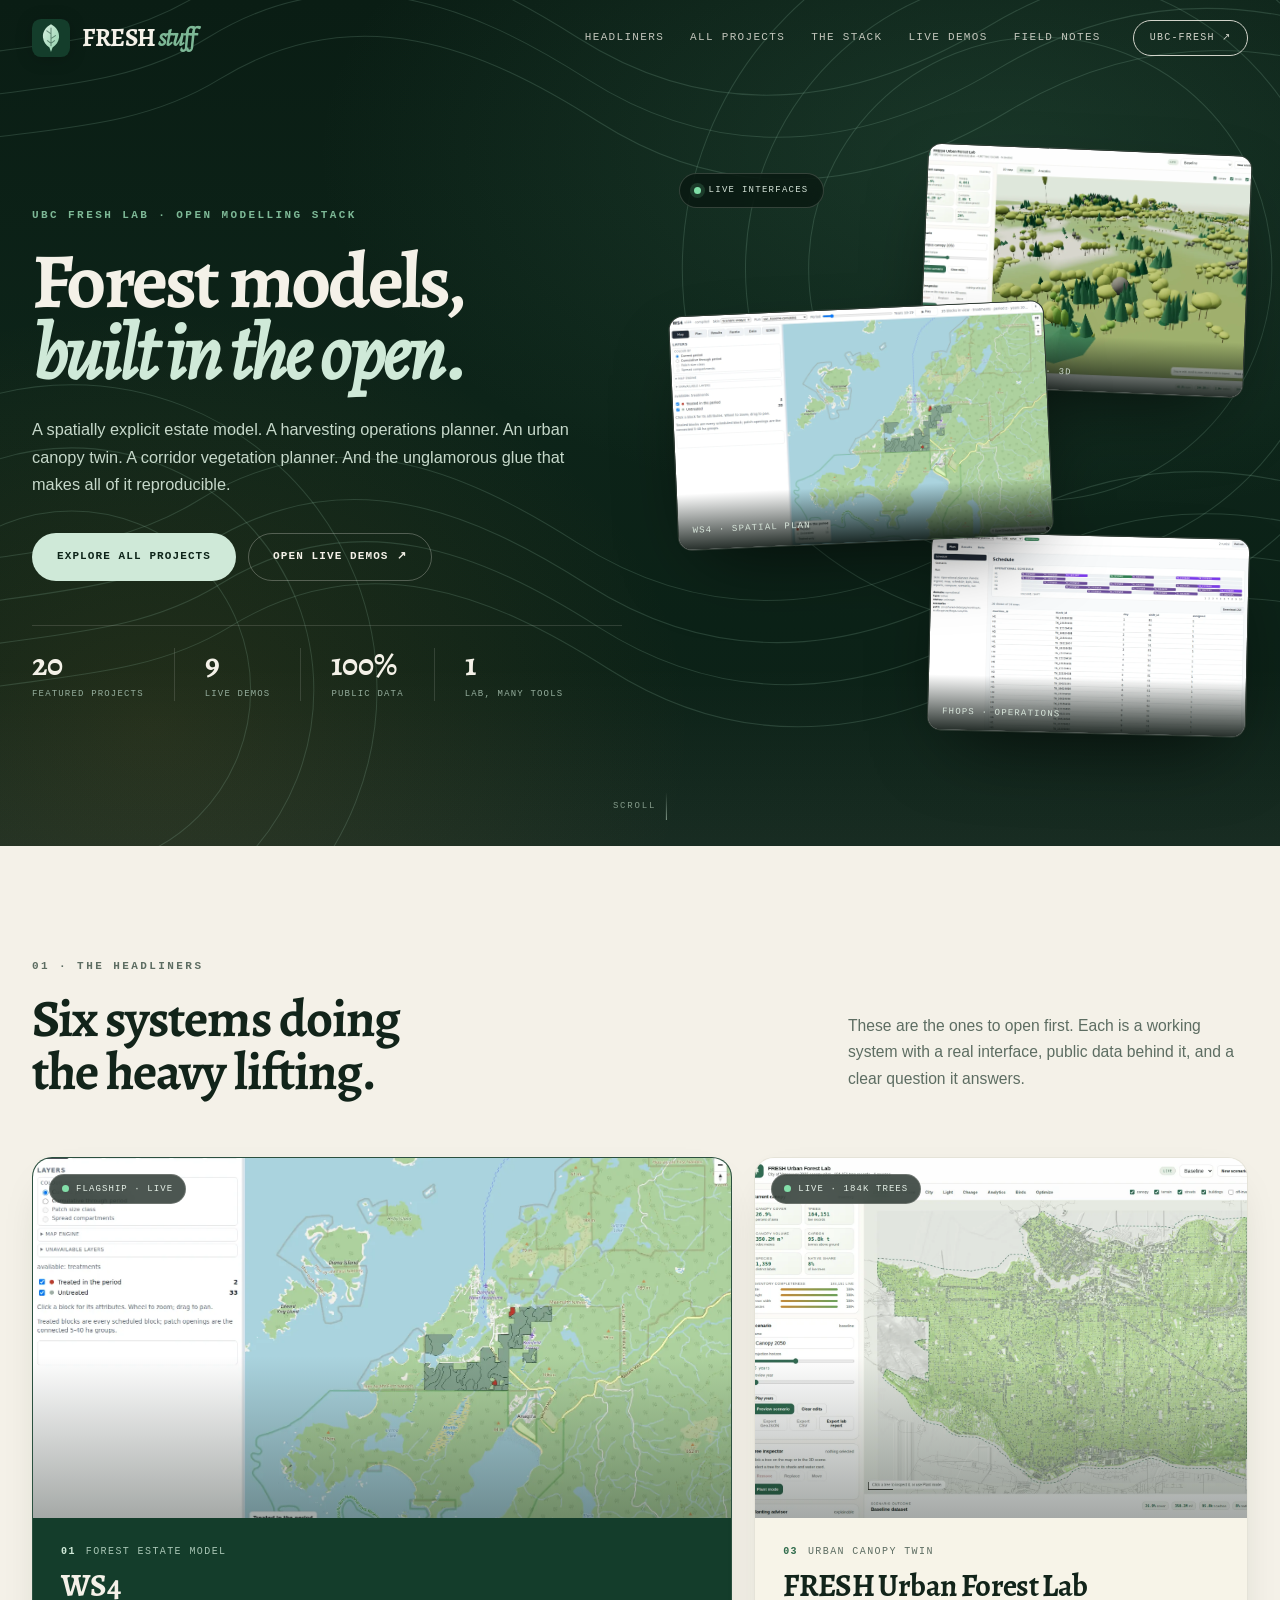
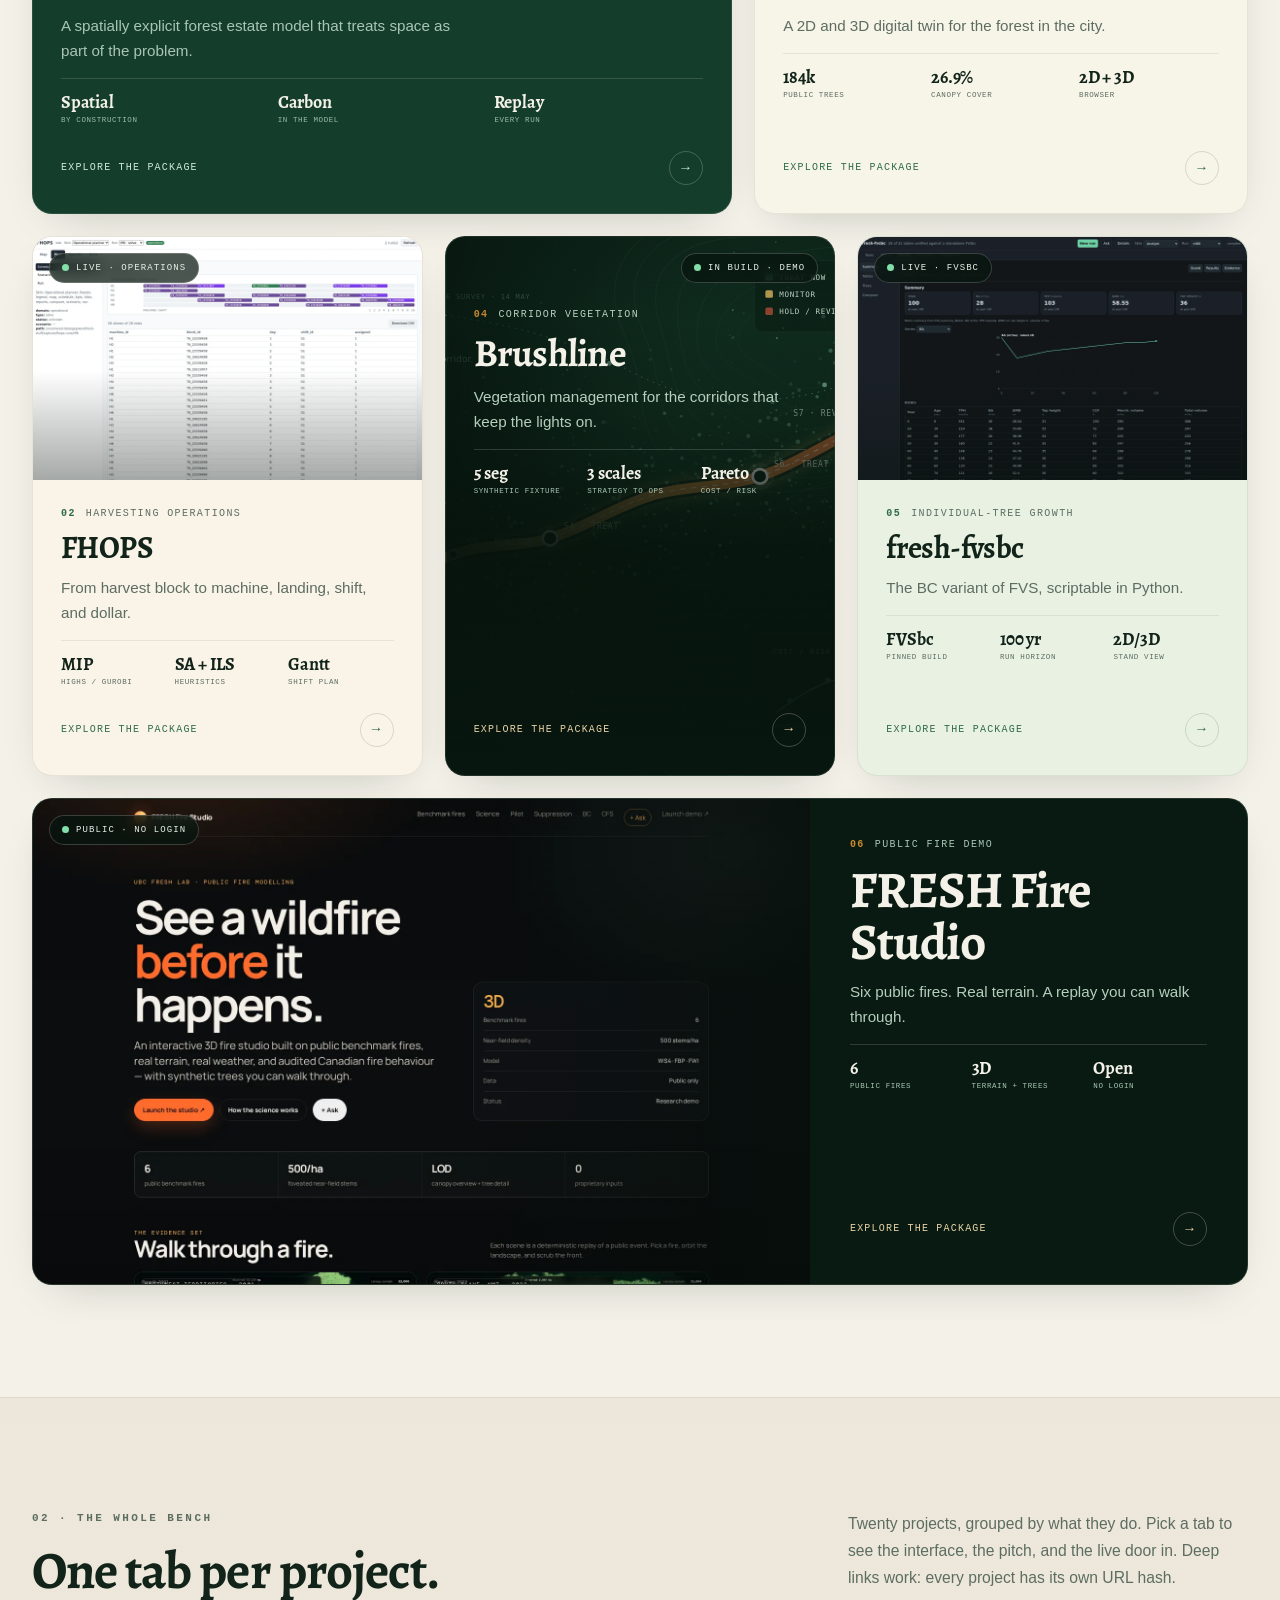
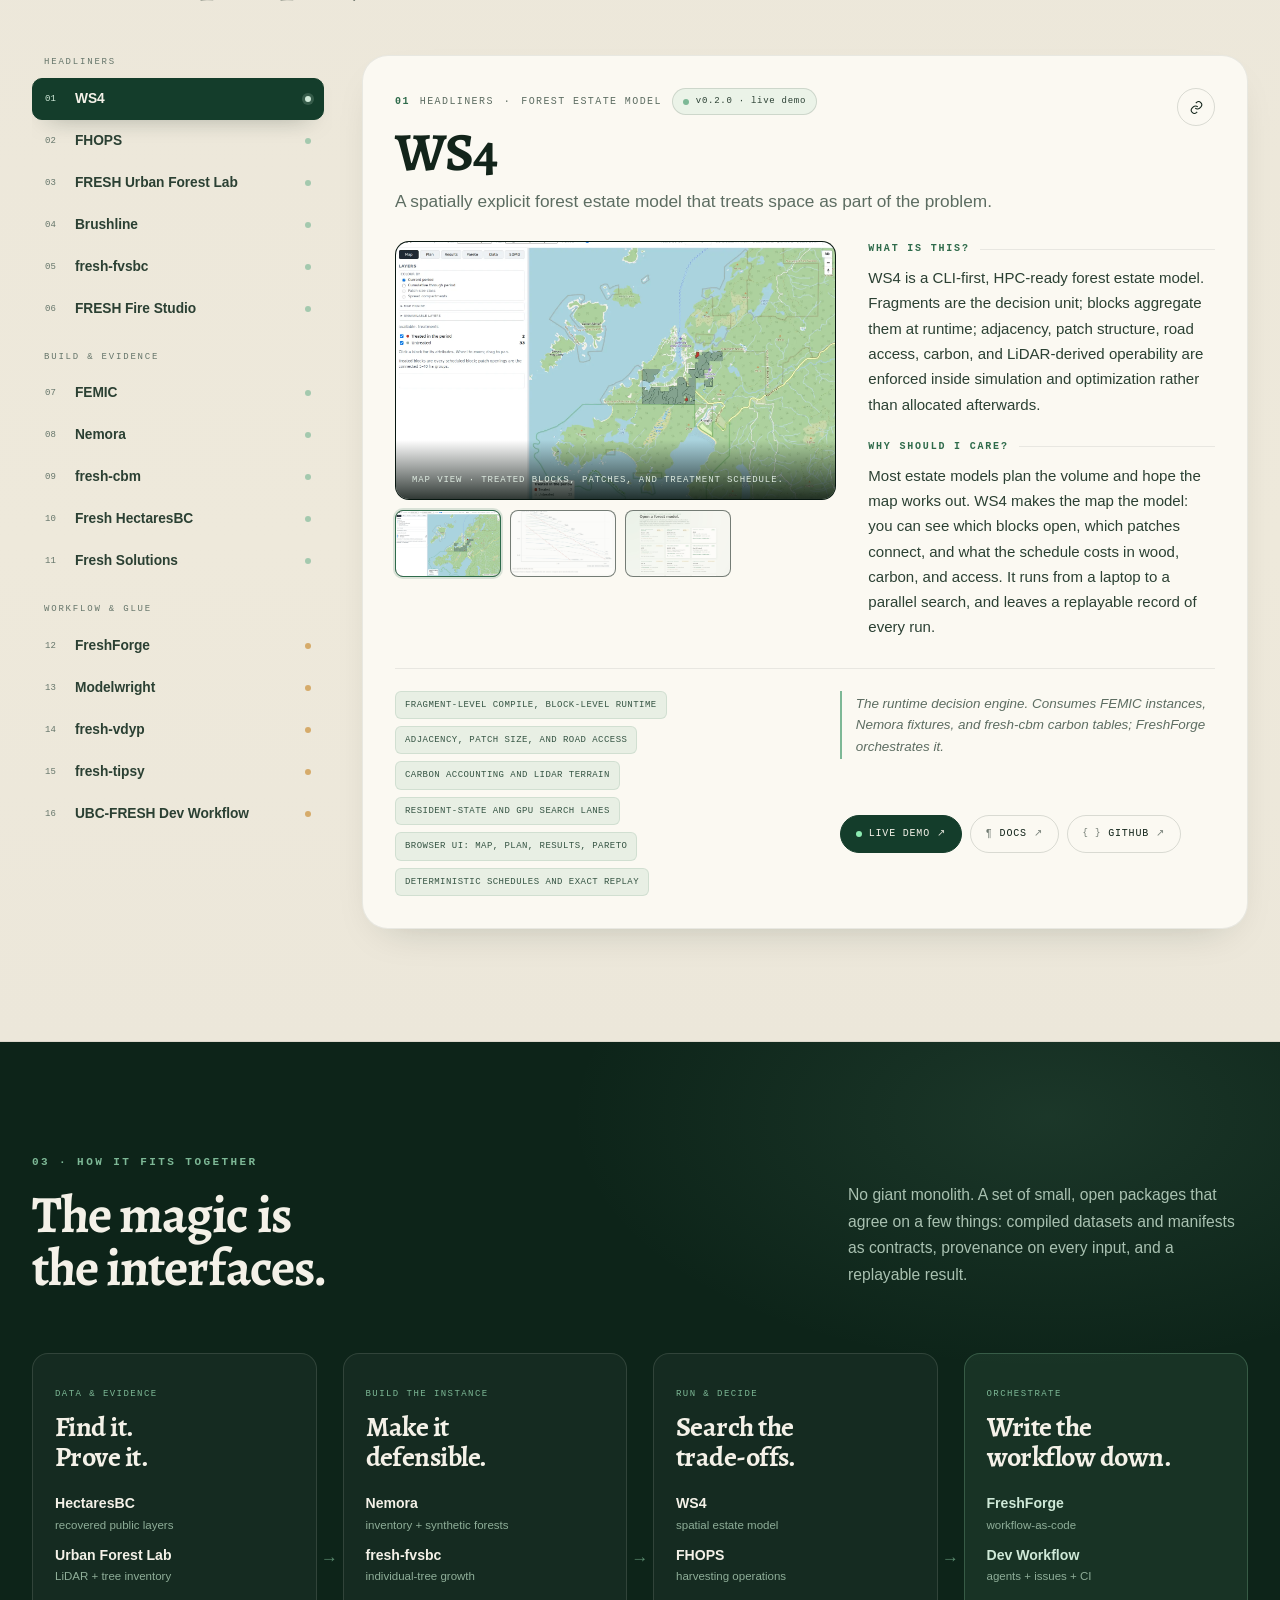
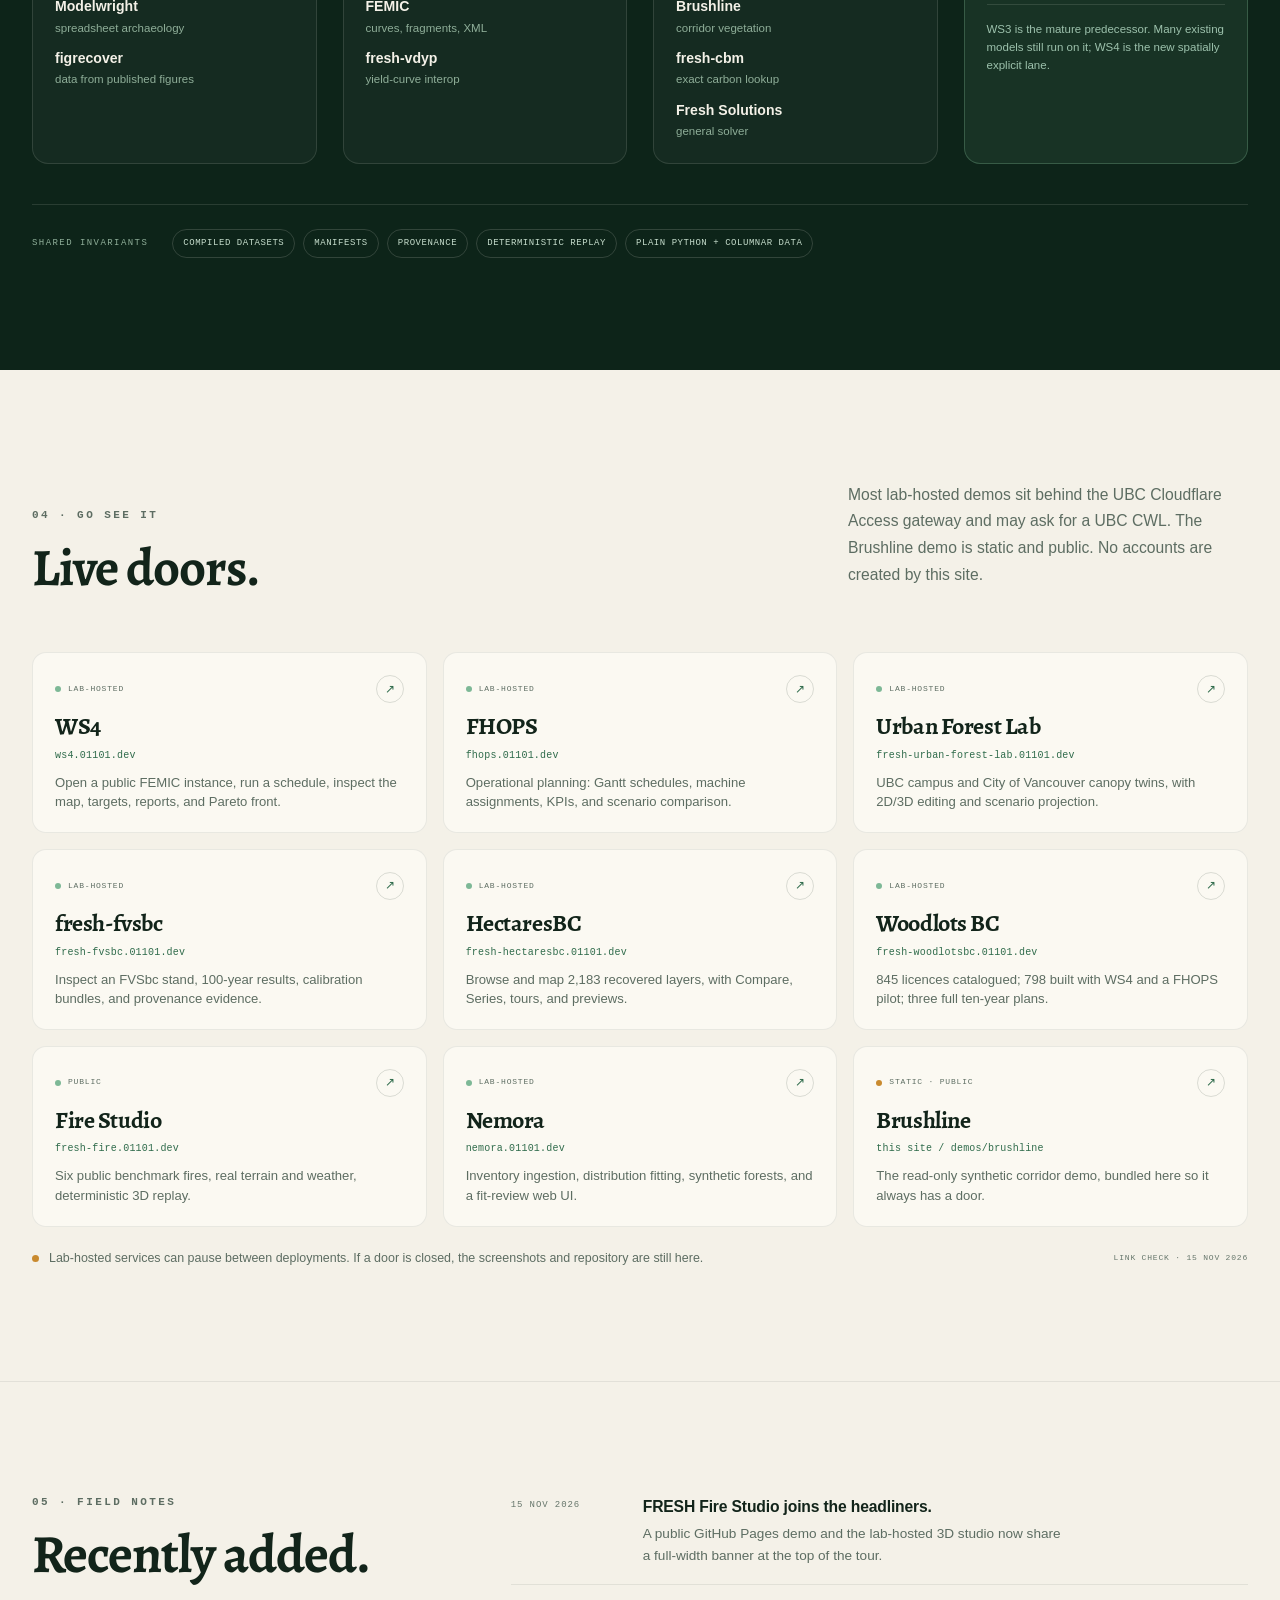
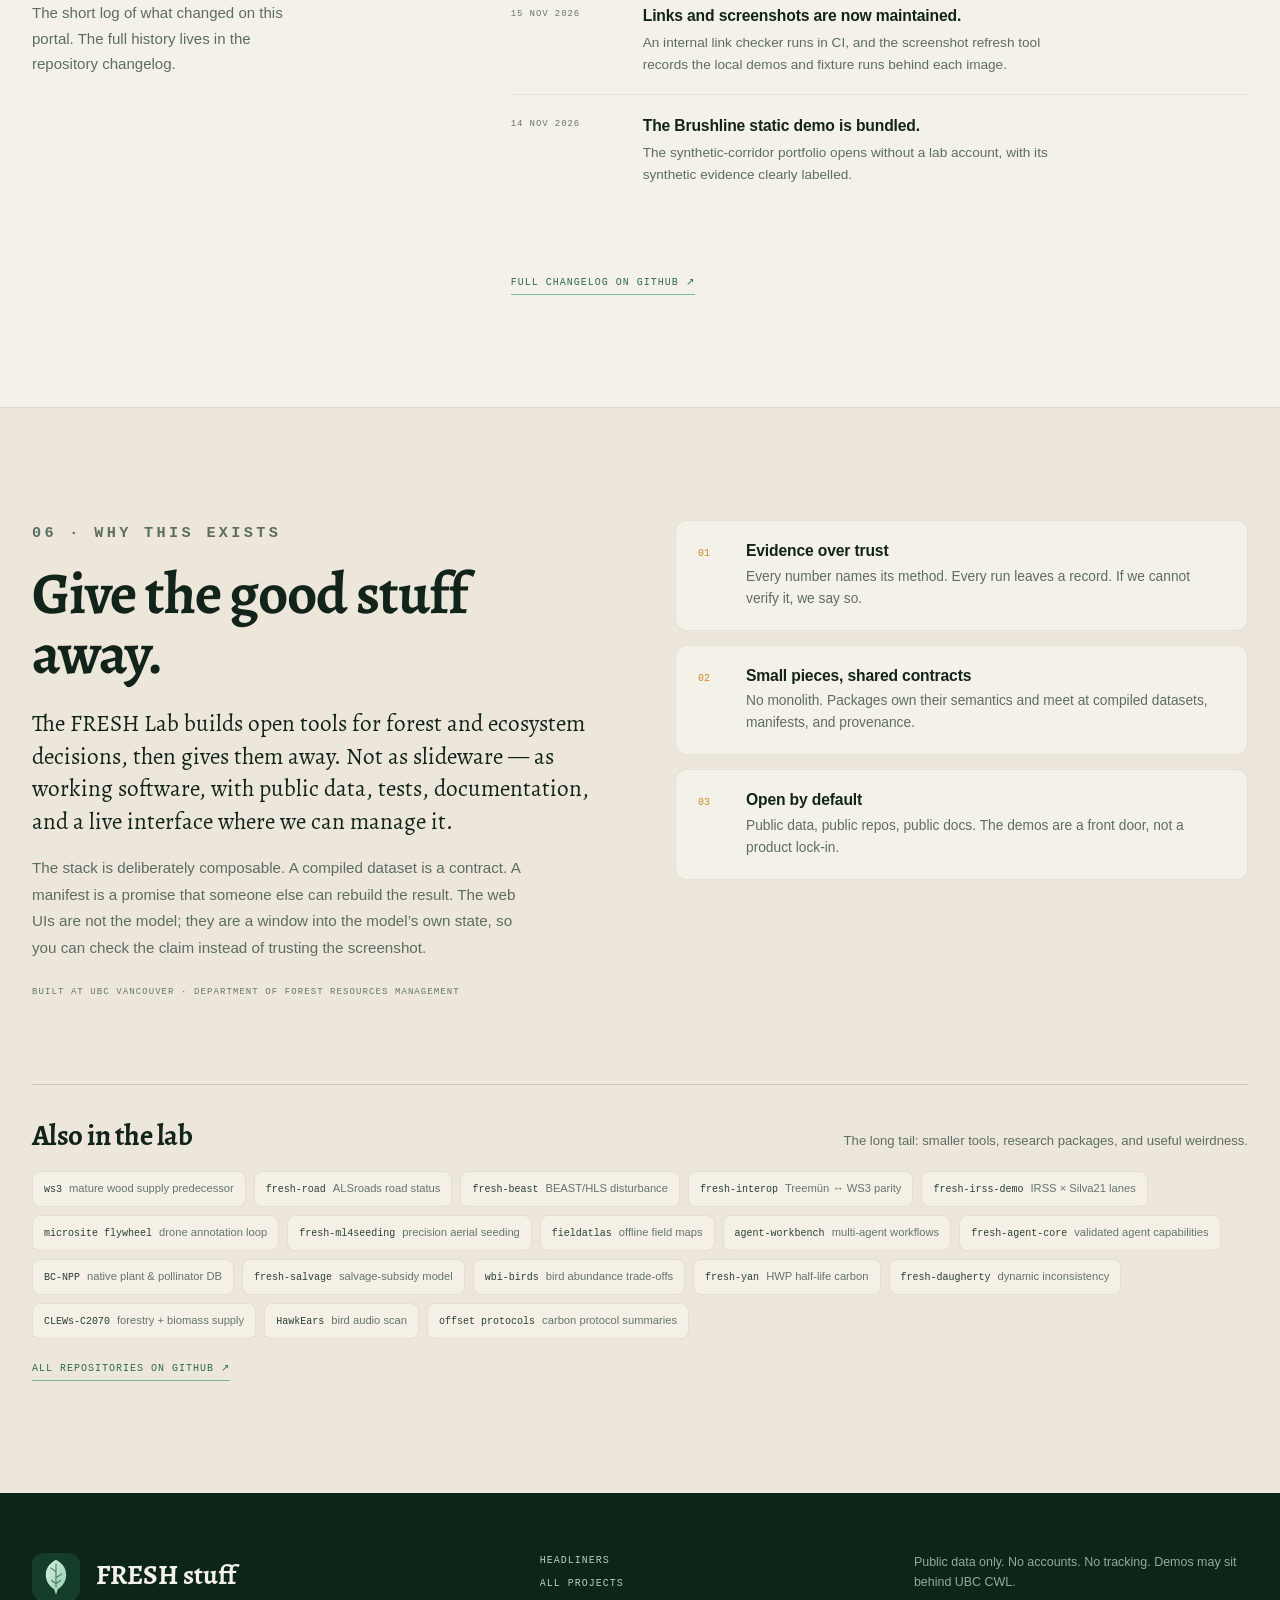
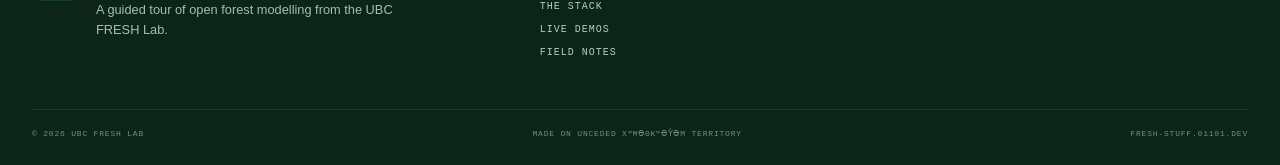
==== commit 4f0e0c4f: "Stamp the live link verification" ====
--- a/index.html
+++ b/index.html
@@ -250,8 +250,8 @@
           <div class="live-grid" id="live-grid"></div>
           <p class="live-note">
             <span class="dot dot--soft"></span>
-            Lab-hosted services can pause between deployments. If a door is closed, the screenshots
-            and repository are still here.
+            <span>Lab-hosted services can pause between deployments. If a door is closed, the screenshots and repository are still here.</span>
+            <span class="live-verified">Link check · 15 Nov 2026</span>
           </p>
         </div>
       </section>
--- a/styles.css
+++ b/styles.css
@@ -1665,10 +1665,20 @@
 .live-note {
   display: flex;
   align-items: center;
+  flex-wrap: wrap;
   gap: 10px;
   margin-top: 22px;
   font-size: 0.78rem;
   color: var(--muted);
+}
+.live-verified {
+  margin-left: auto;
+  font-family: var(--mono);
+  font-size: 8px;
+  letter-spacing: 0.1em;
+  text-transform: uppercase;
+  color: var(--muted-2);
+  white-space: nowrap;
 }
 
 /* About + long tail ------------------------------------------------------- */
@@ -2057,6 +2067,12 @@
   }
   .live-grid {
     grid-template-columns: repeat(2, minmax(0, 1fr));
+  }
+}
+
+@media (max-width: 1000px) {
+  .site-nav {
+    display: none;
   }
 }
 
@@ -2406,8 +2422,19 @@
   .feature--fire {
     grid-template-columns: 1fr;
   }
+  .explorer-shell {
+    grid-template-columns: 1fr;
+  }
+  .project-panel {
+    min-height: 0;
+    padding: 0;
+    border: 0;
+  }
   .panel-main {
-    grid-template-columns: 1fr;
+    grid-template-columns: 1fr 1fr;
+  }
+  .panel-footer {
+    grid-template-columns: 1fr 1fr;
   }
   .gallery-main {
     aspect-ratio: 16 / 8;
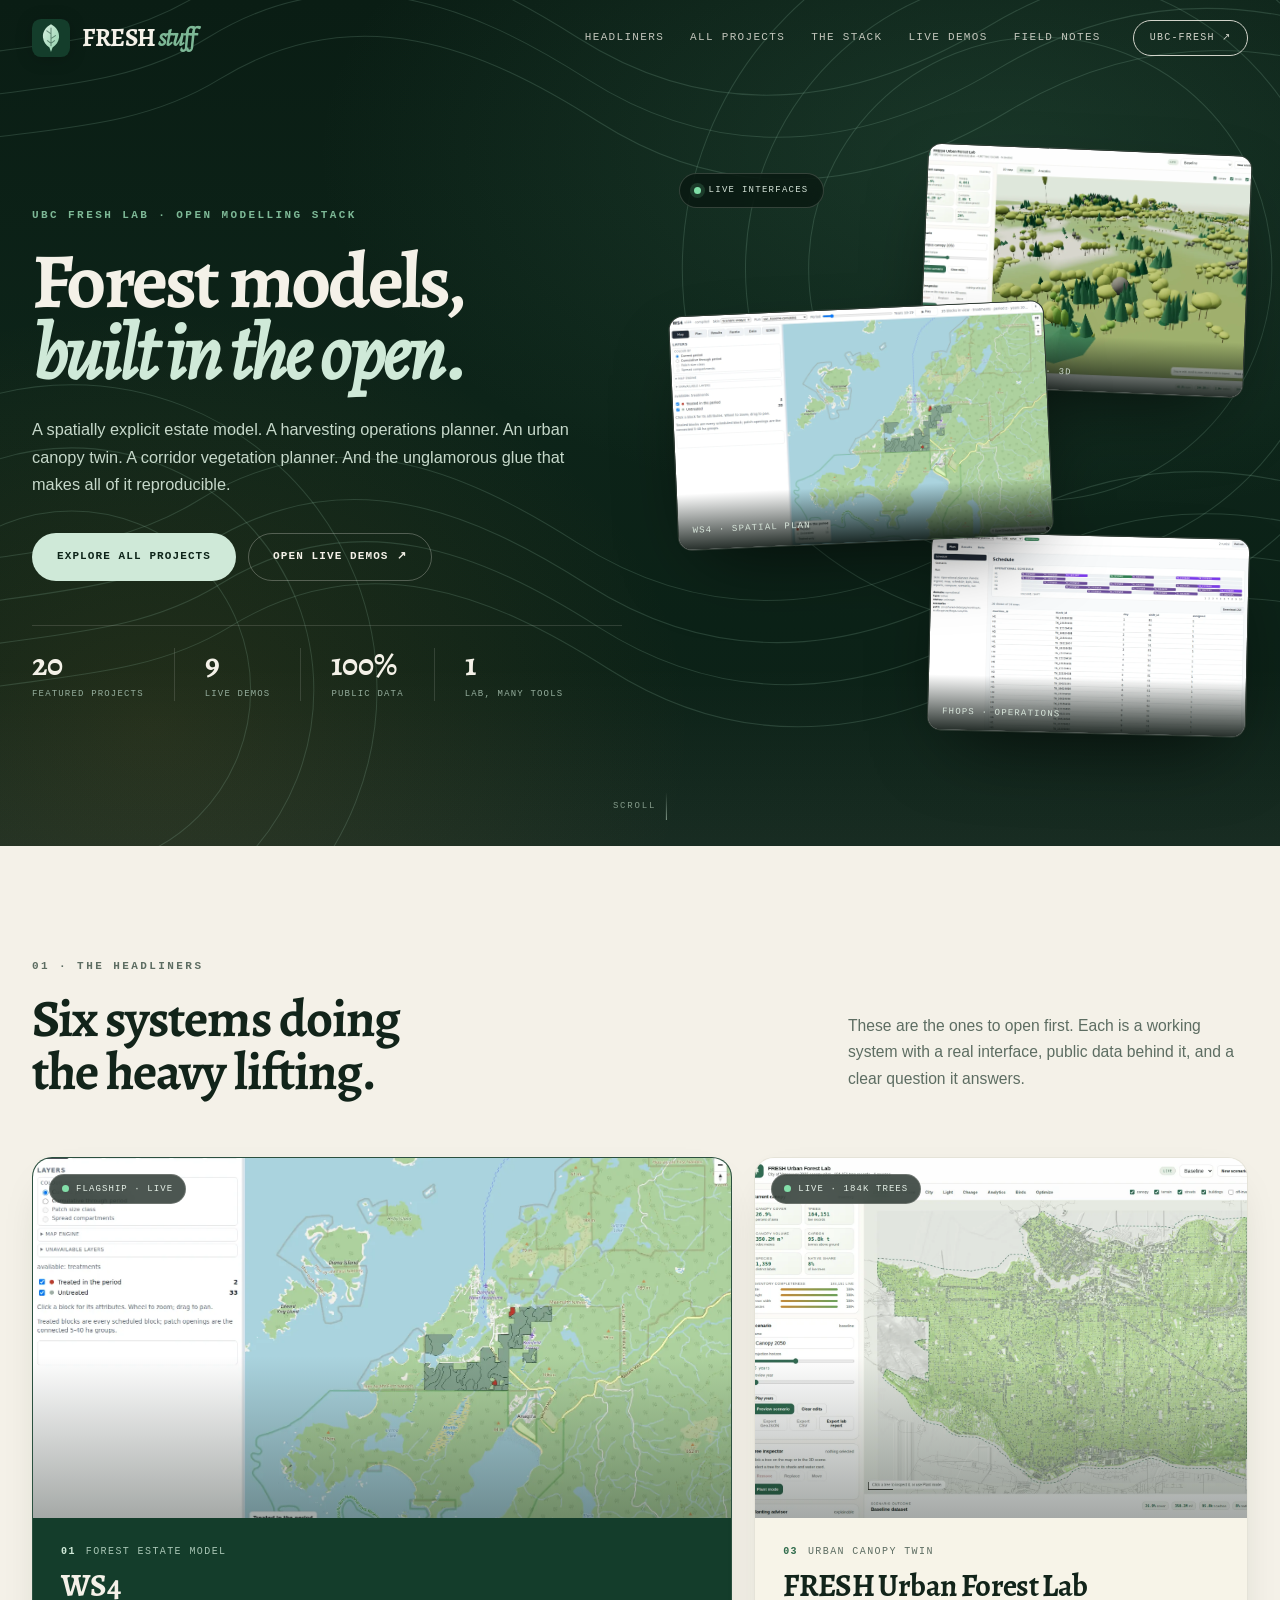
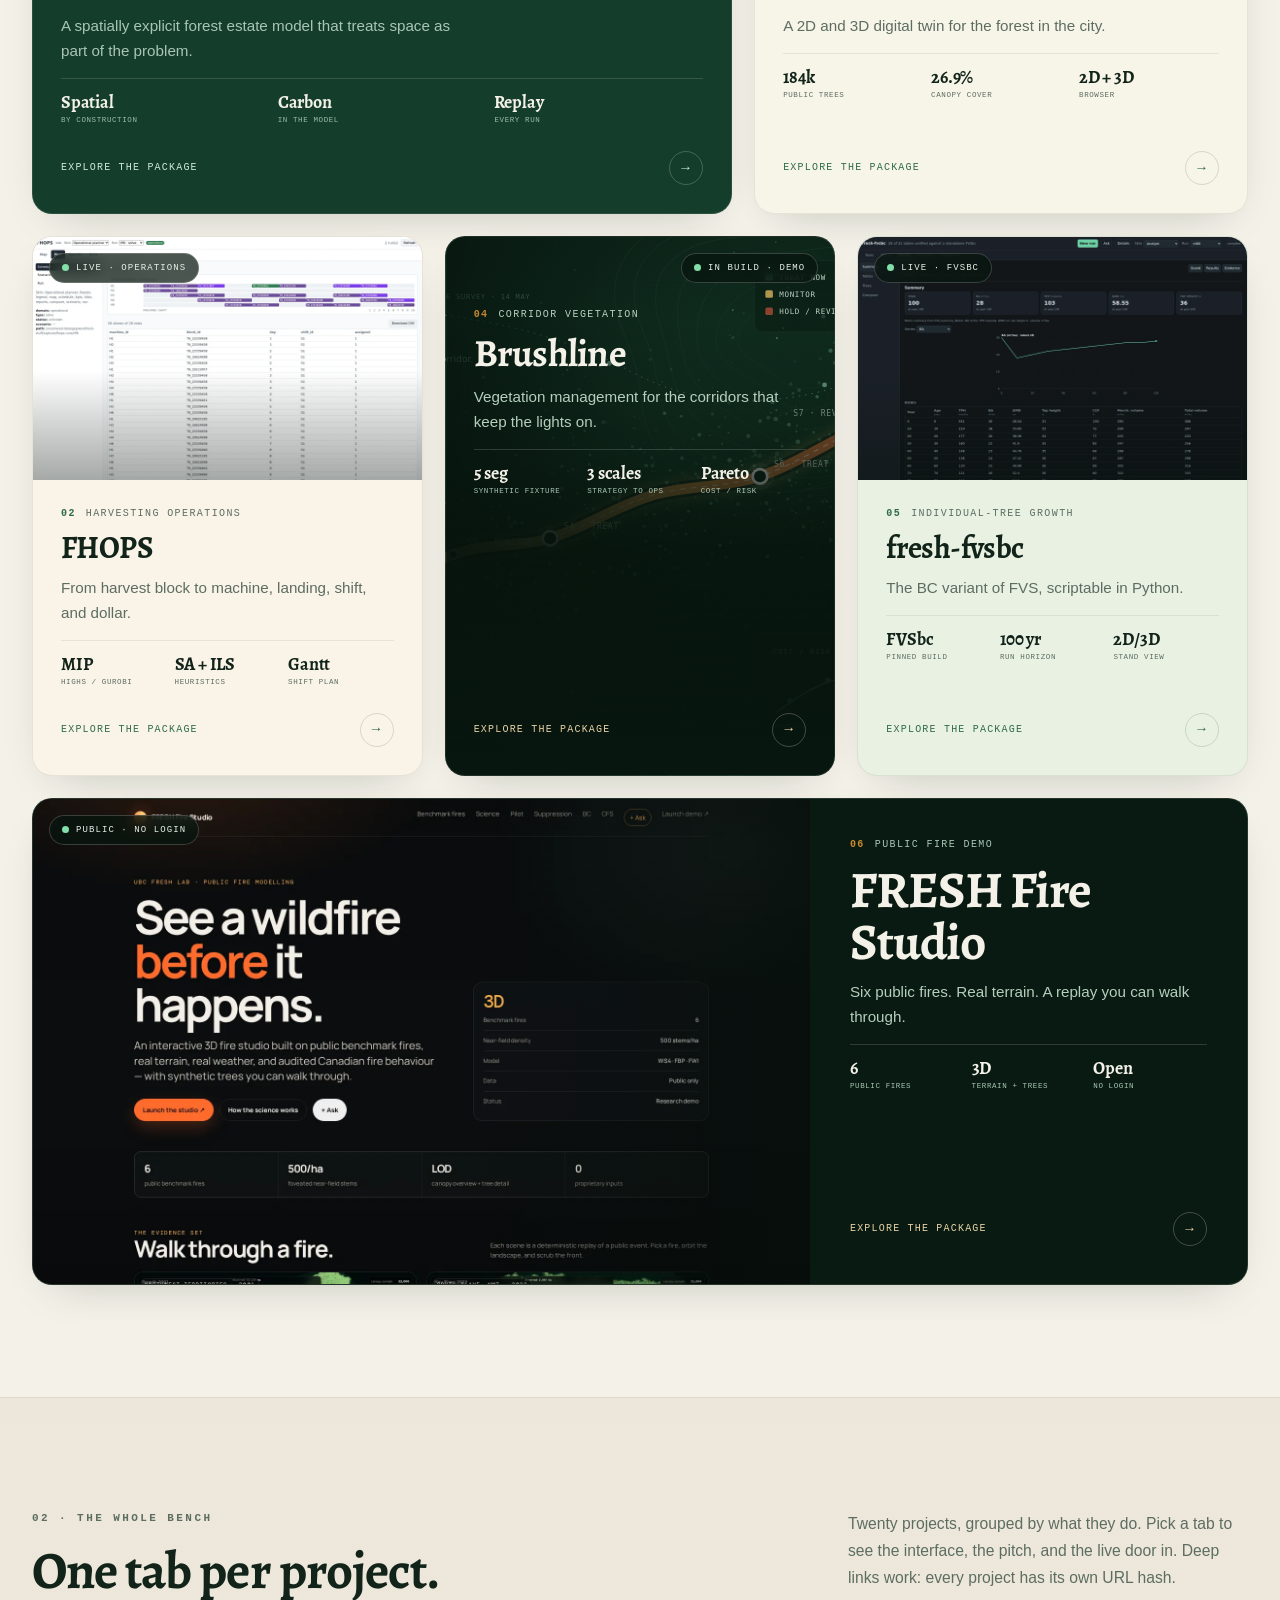
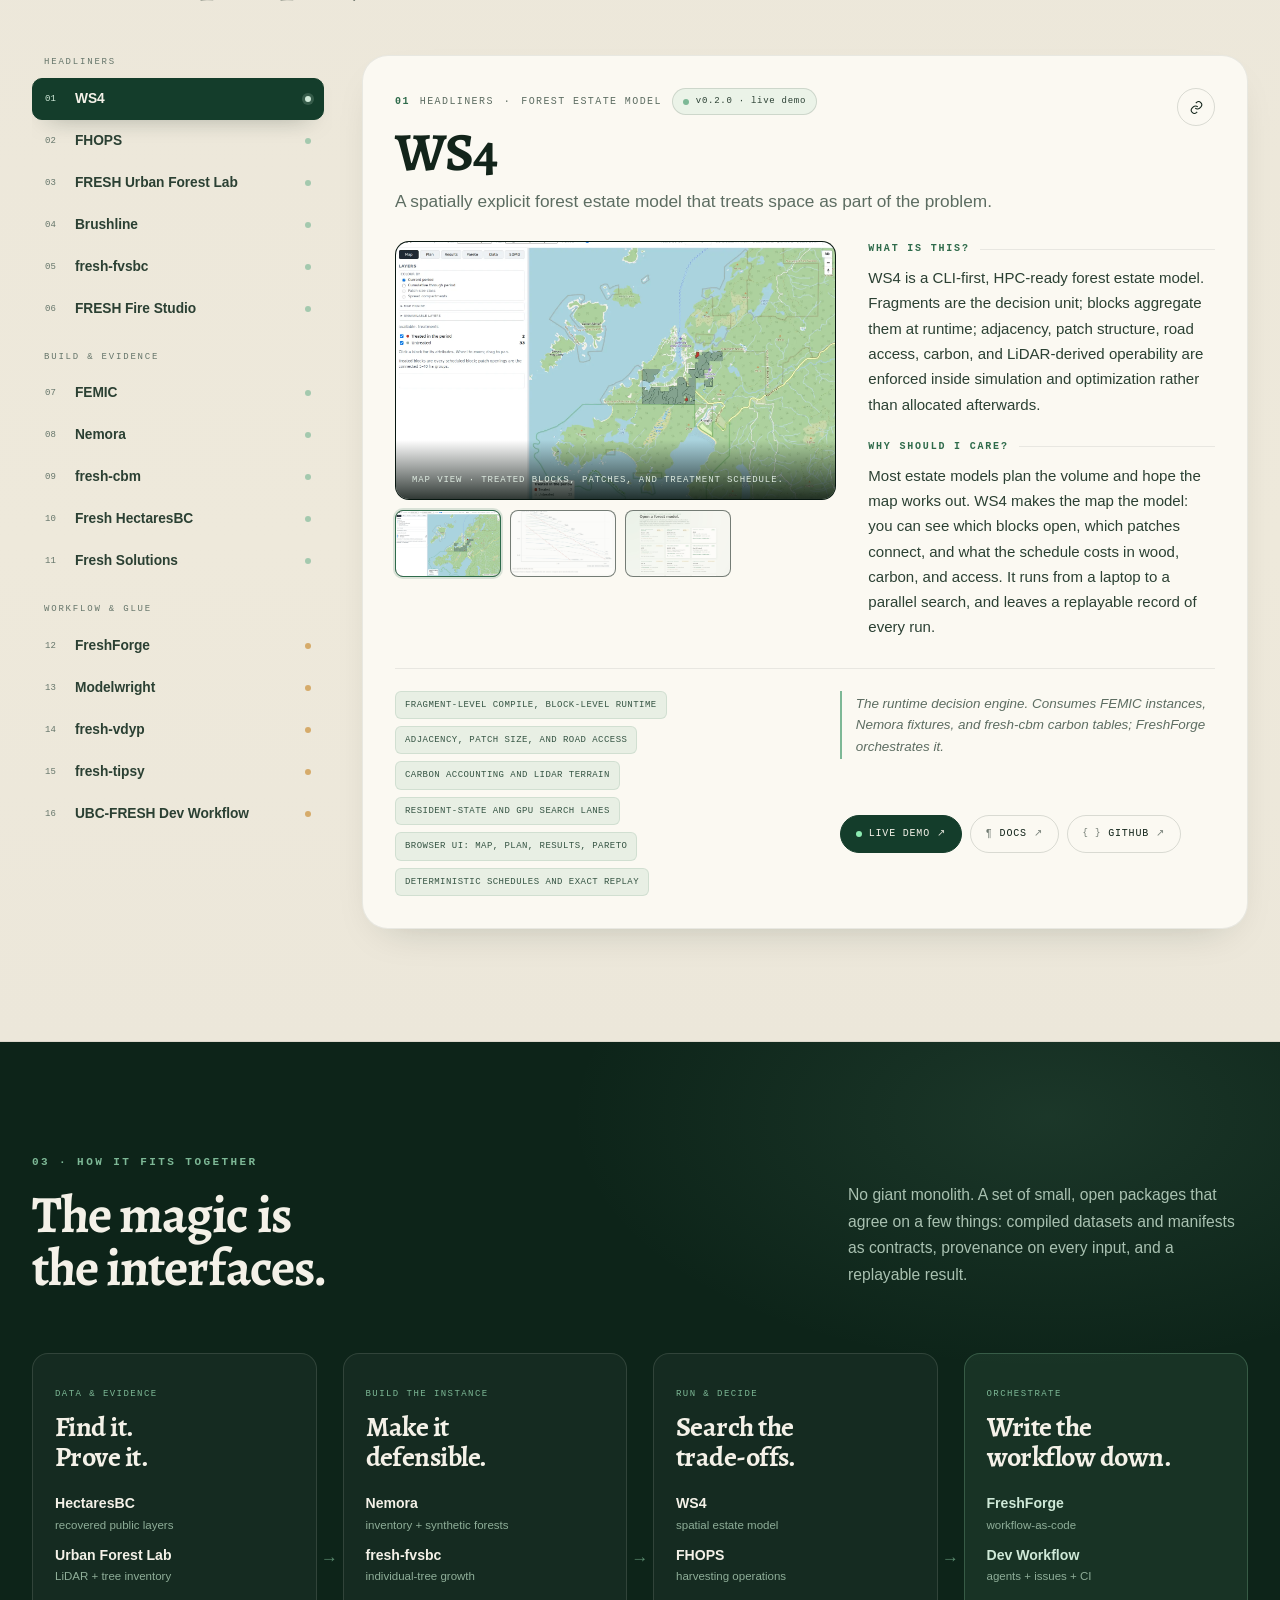
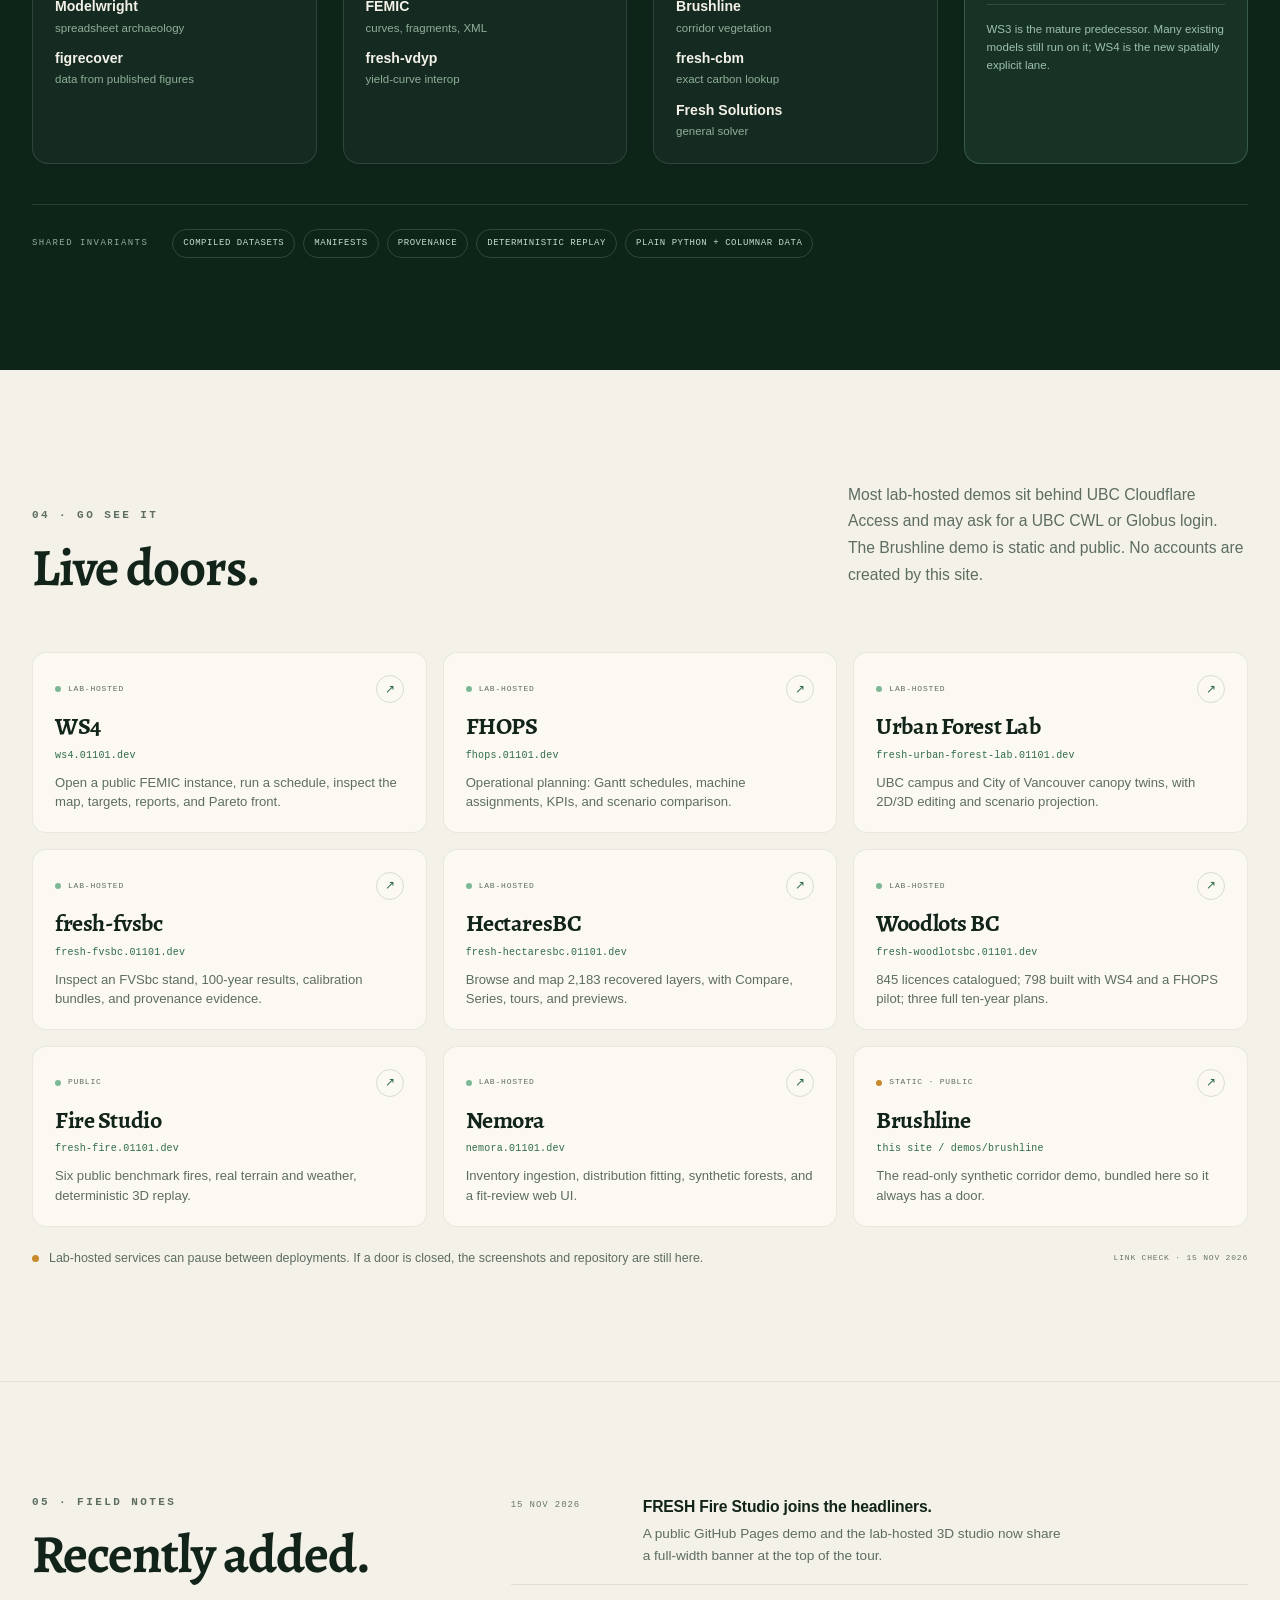
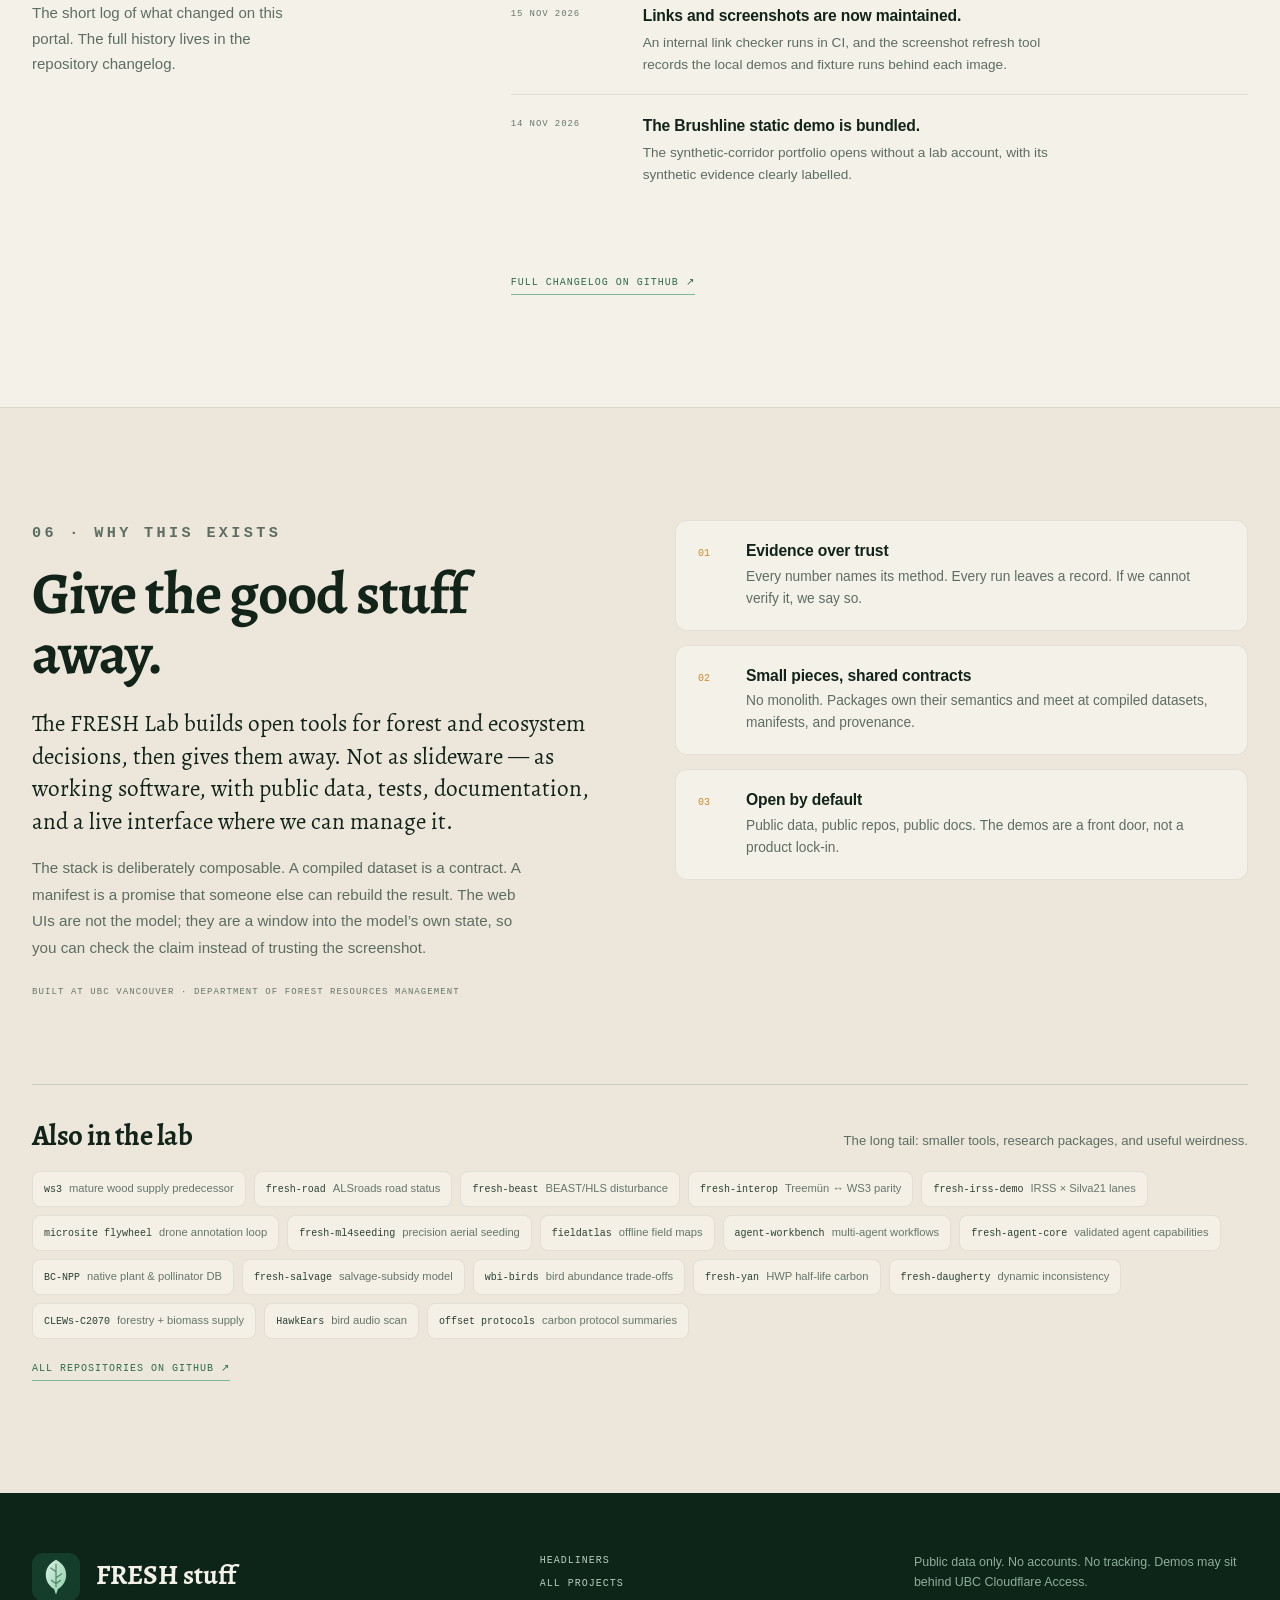
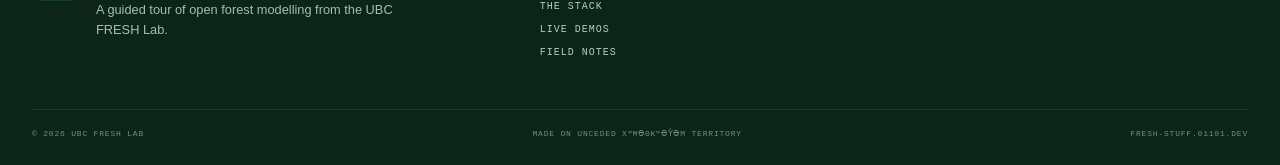
==== commit 40502fdf: "Name the Access login accurately" ====
--- a/index.html
+++ b/index.html
@@ -243,8 +243,8 @@
               <h2>Live doors.</h2>
             </div>
             <p class="section-note">
-              Most lab-hosted demos sit behind the UBC Cloudflare Access gateway and may ask for a
-              UBC CWL. The Brushline demo is static and public. No accounts are created by this site.
+              Most lab-hosted demos sit behind UBC Cloudflare Access and may ask for a UBC
+              CWL or Globus login. The Brushline demo is static and public. No accounts are created by this site.
             </p>
           </div>
           <div class="live-grid" id="live-grid"></div>
@@ -382,7 +382,7 @@
           <a href="#notes">Field notes</a>
         </nav>
         <p class="footer-note">
-          Public data only. No accounts. No tracking. Demos may sit behind UBC CWL.
+          Public data only. No accounts. No tracking. Demos may sit behind UBC Cloudflare Access.
         </p>
       </div>
       <div class="wrap footer-base">
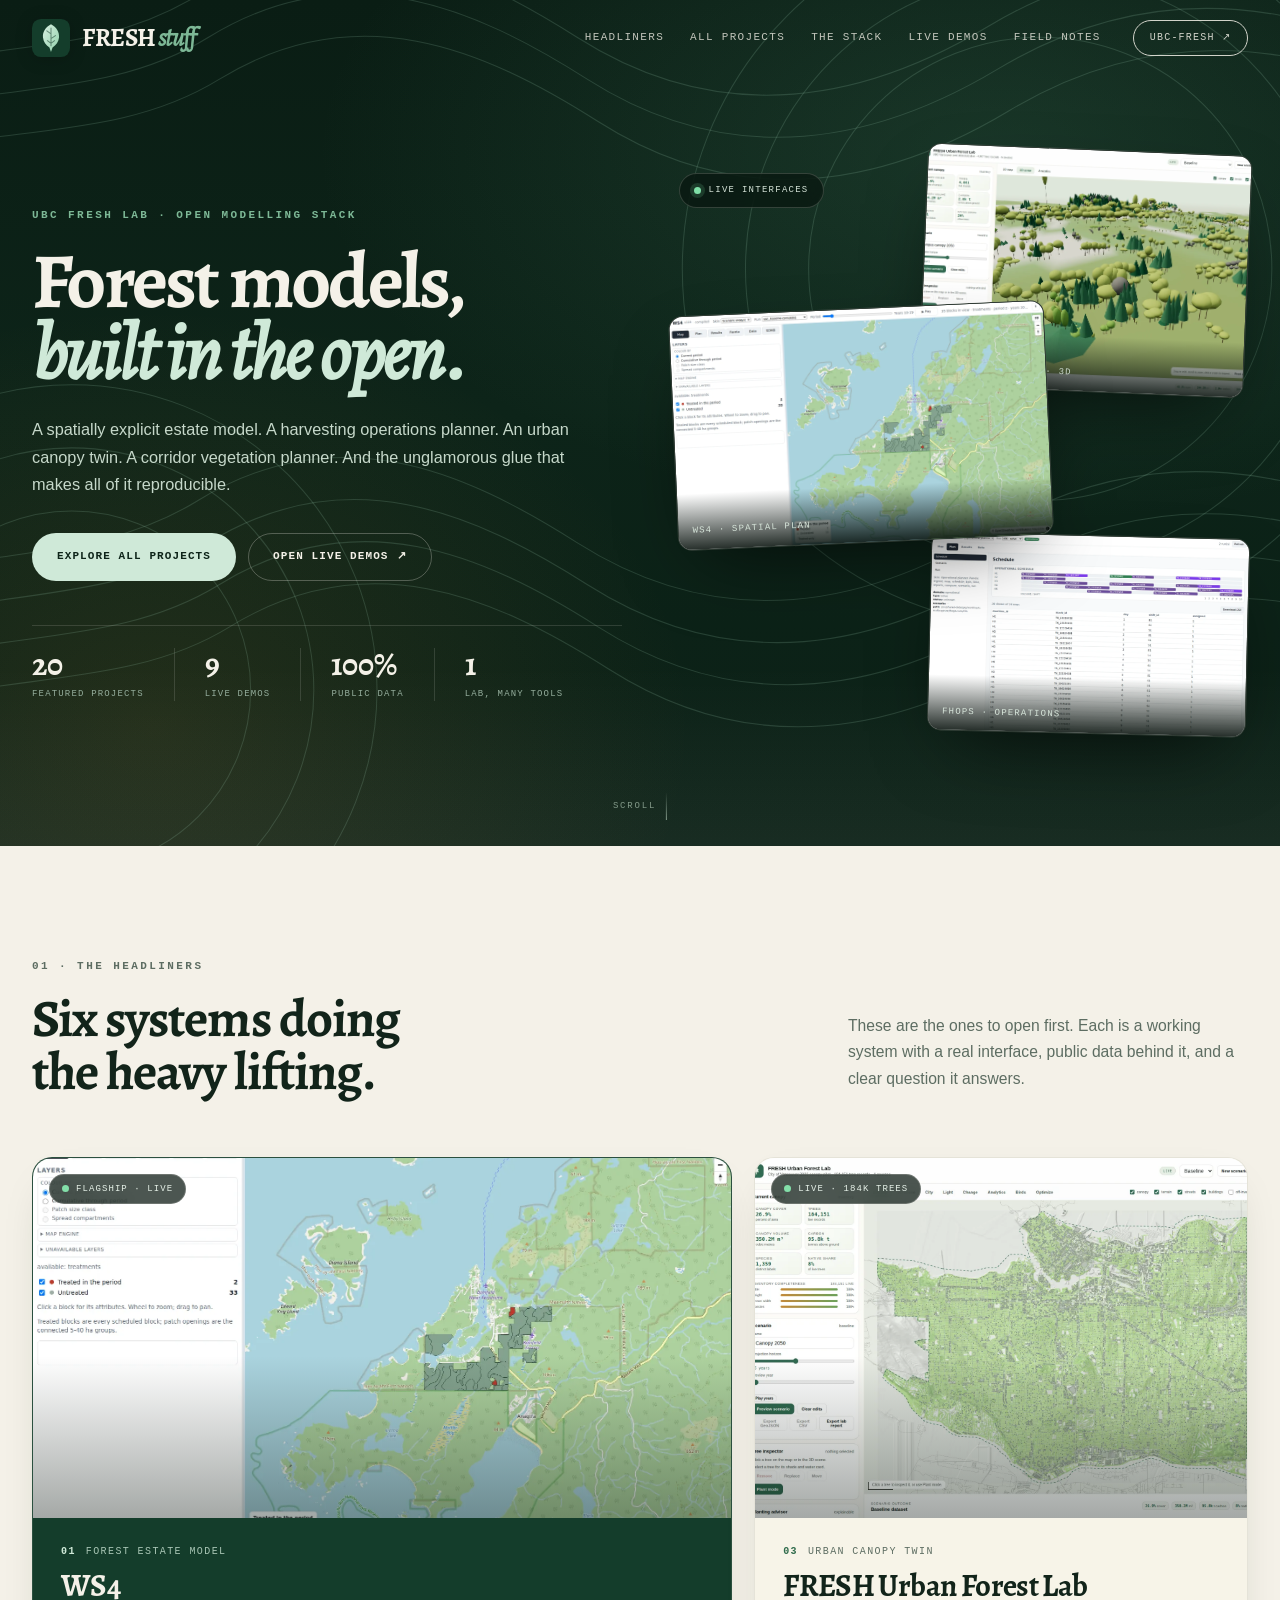
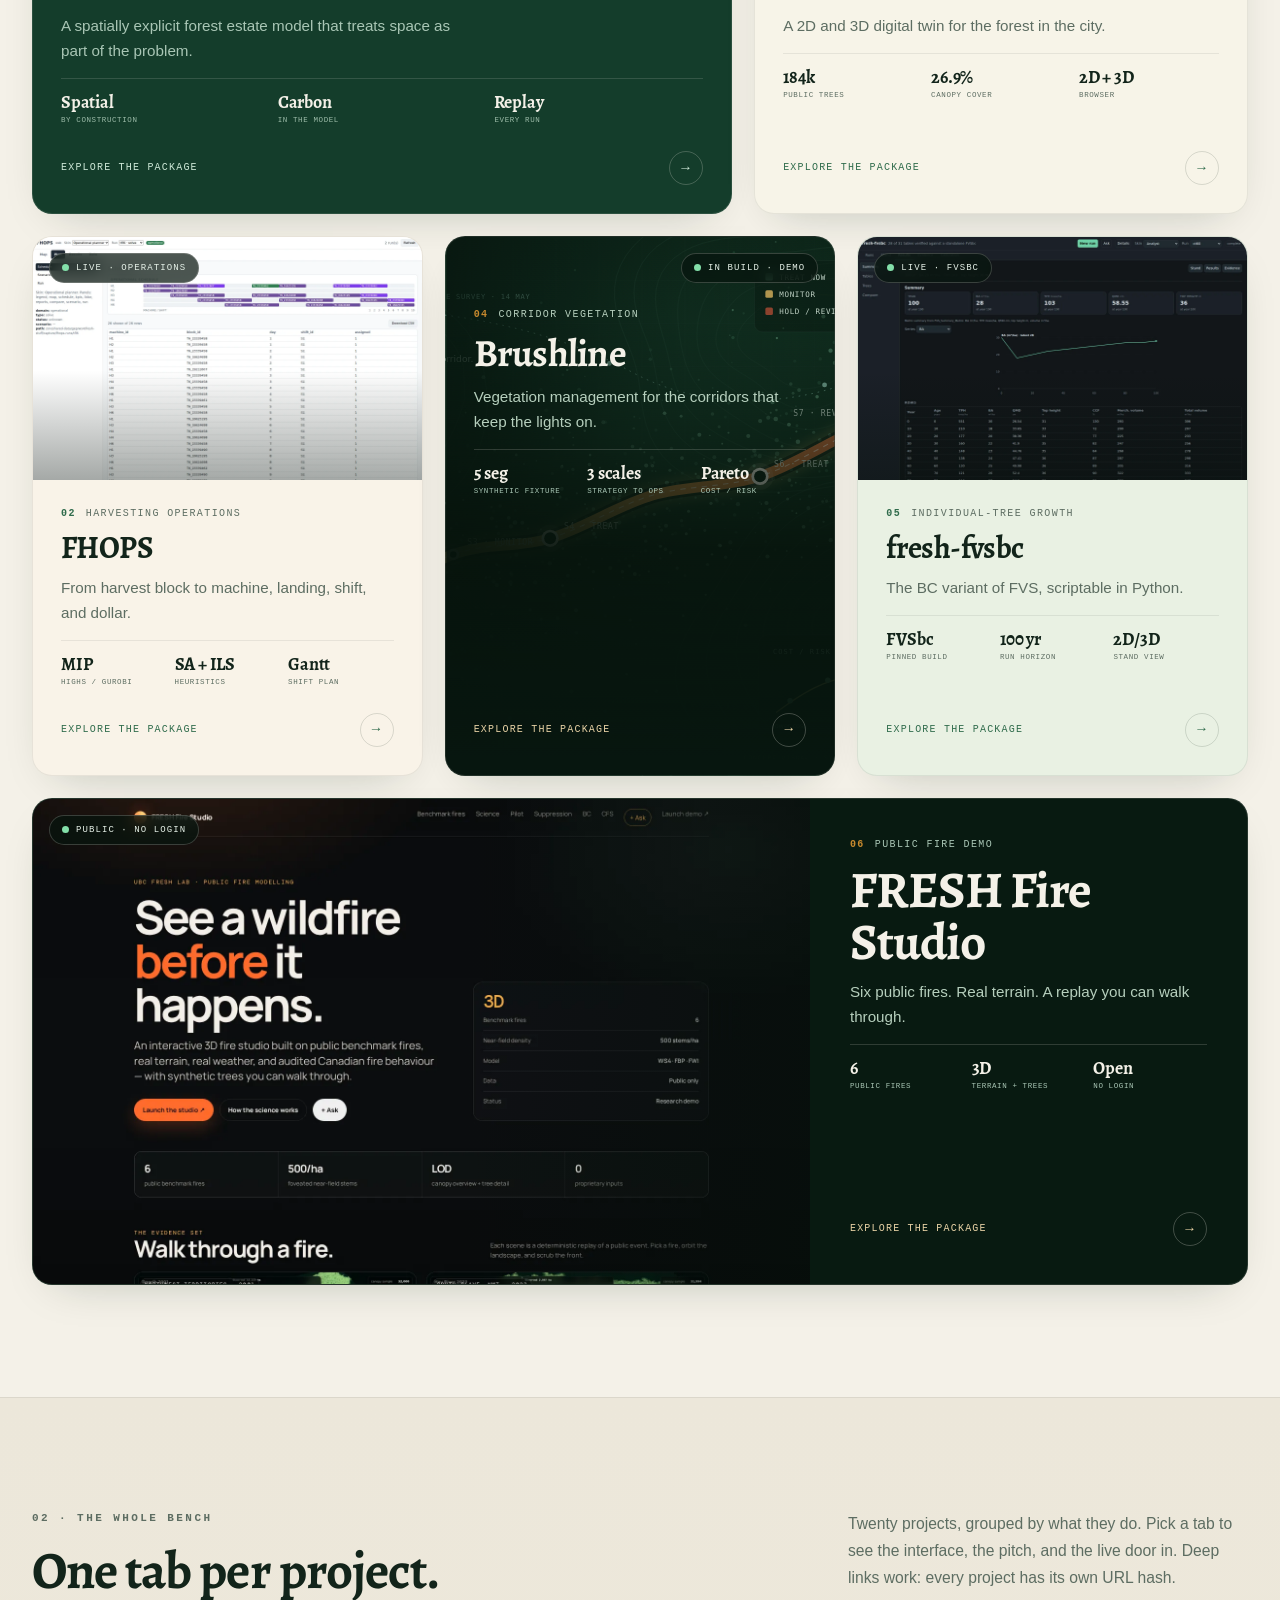
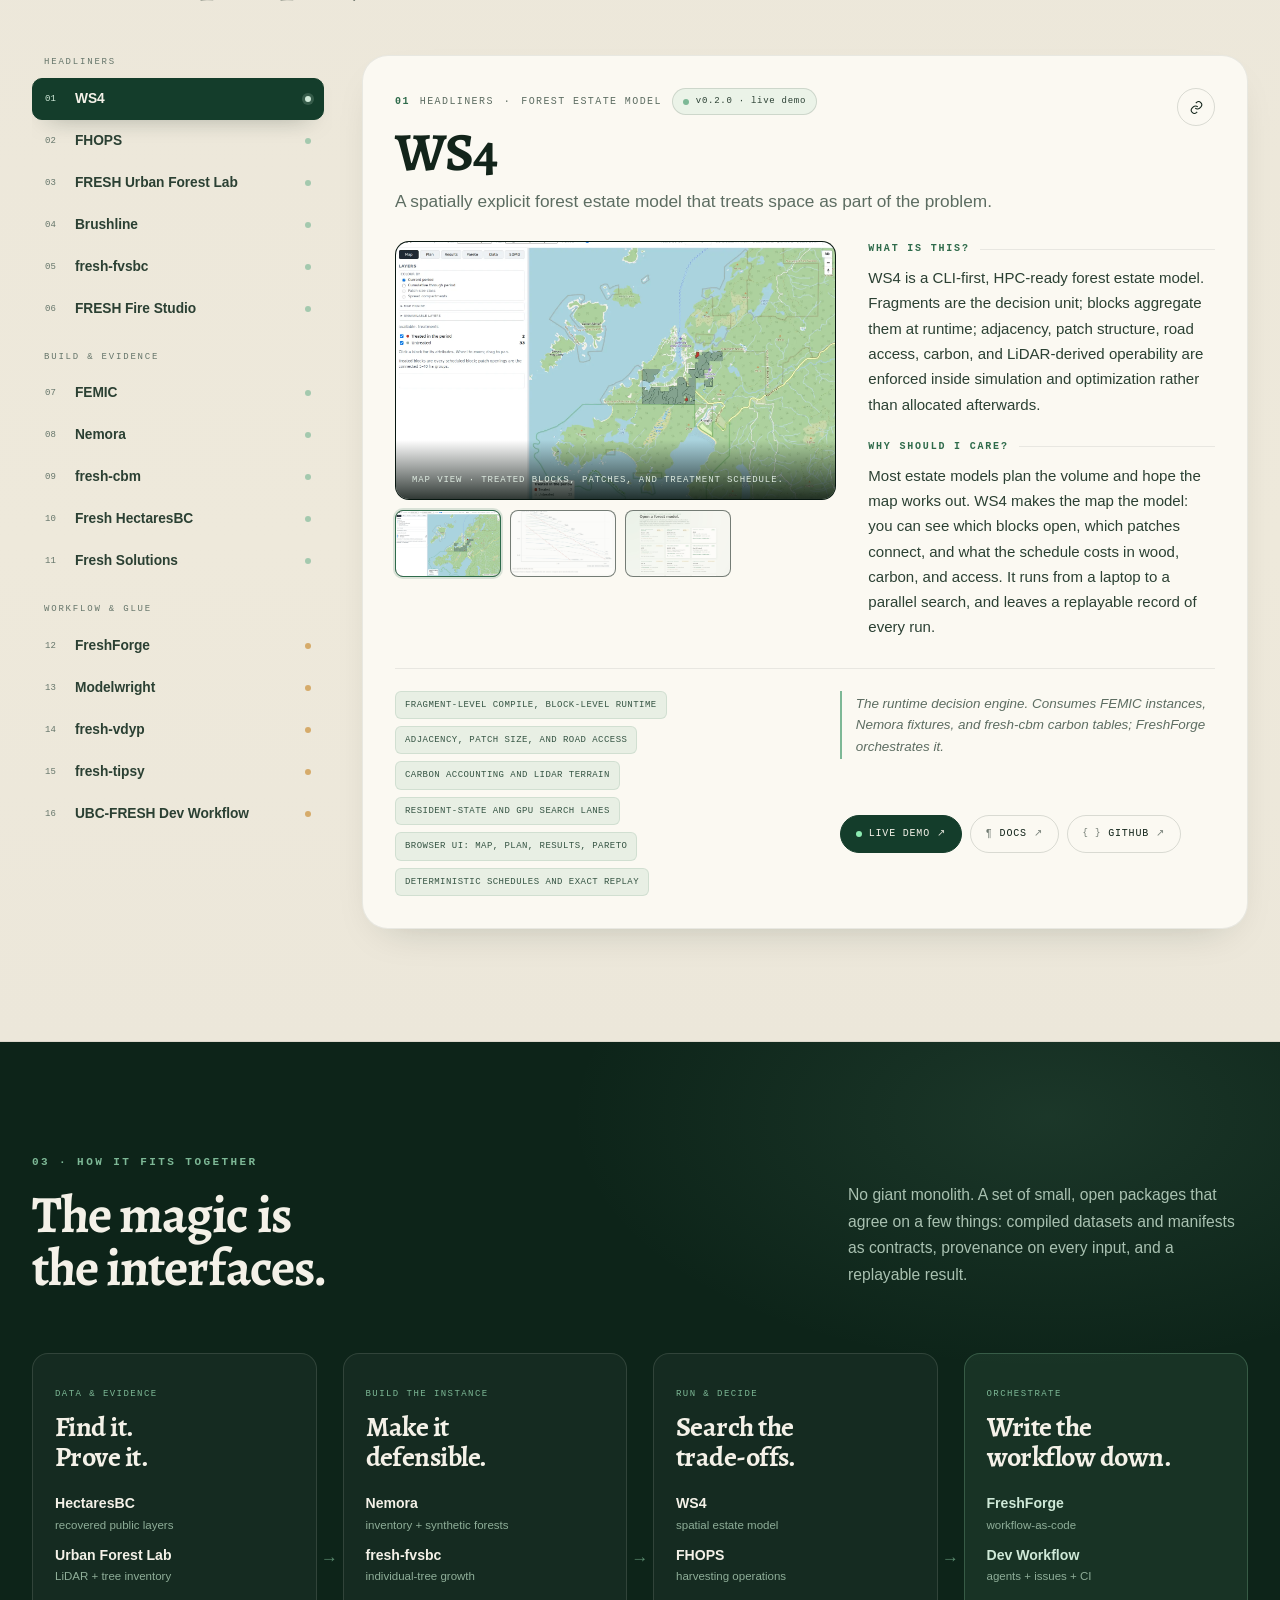
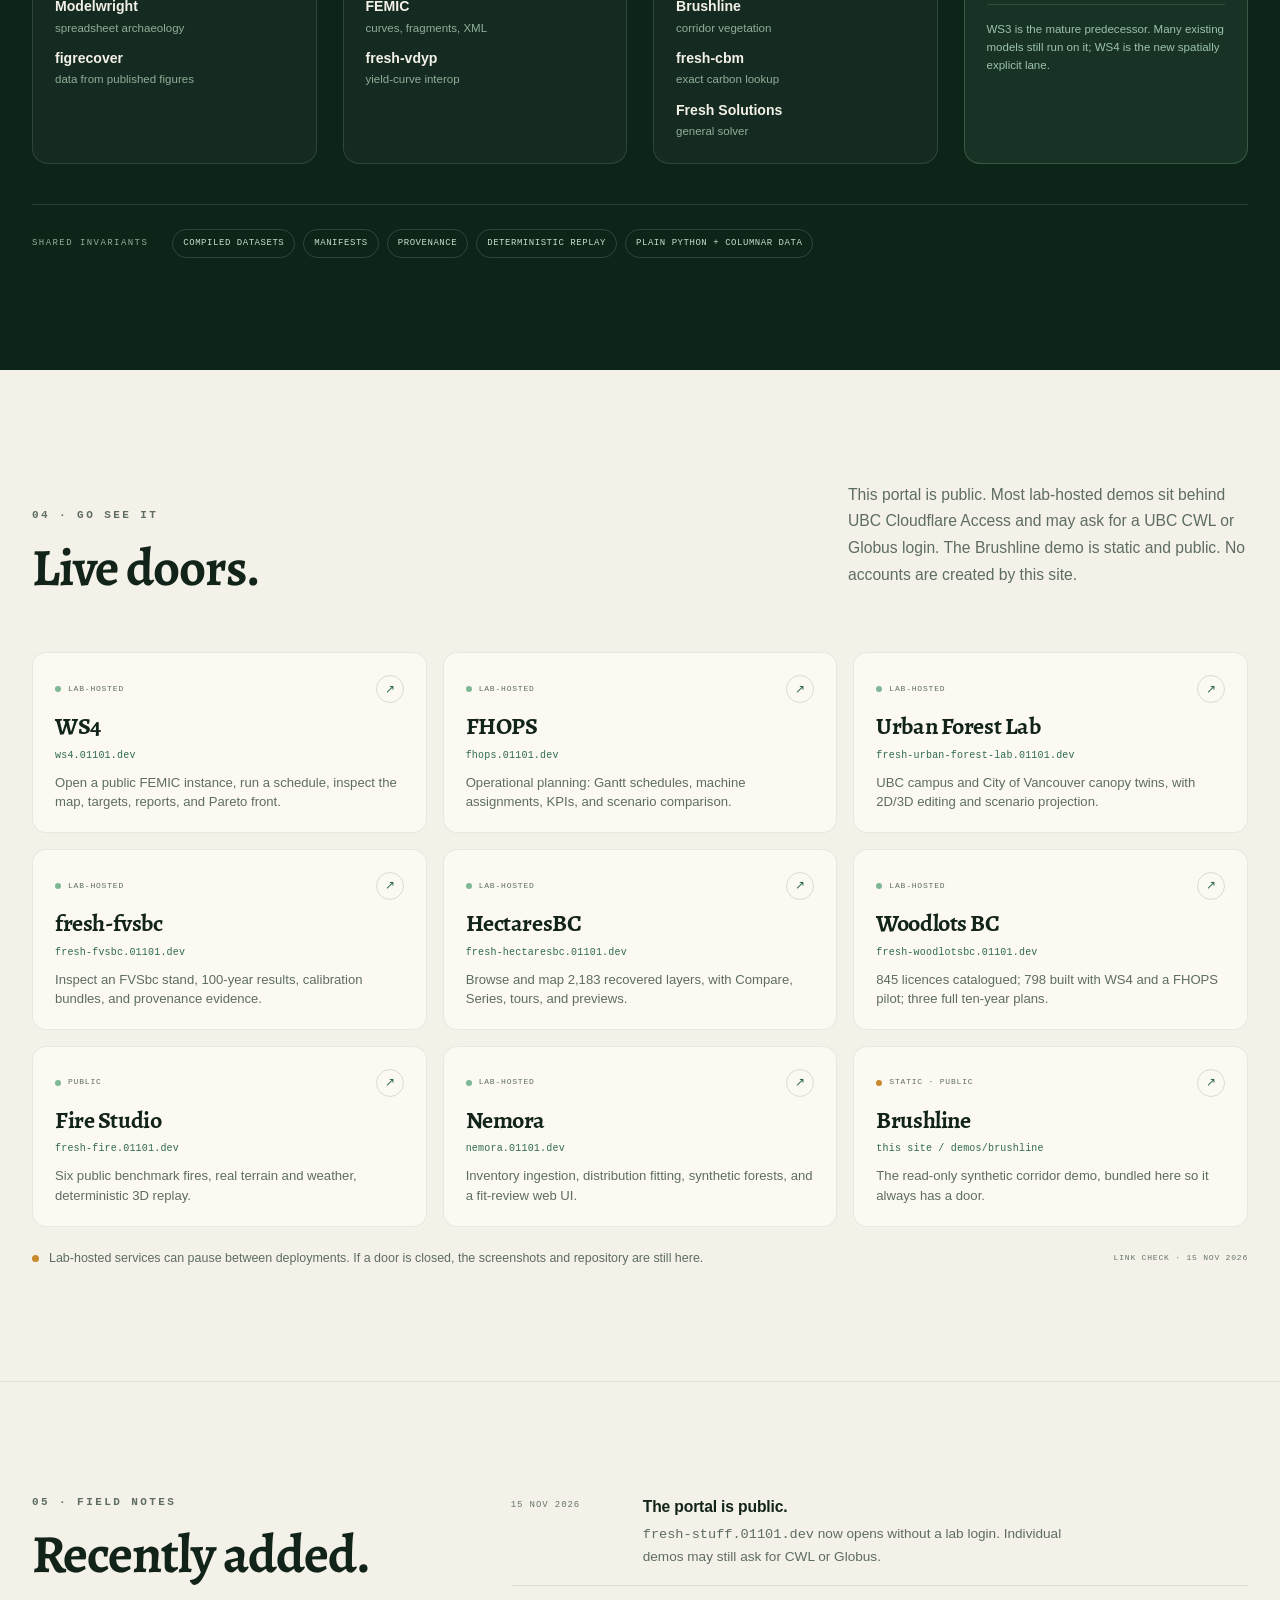
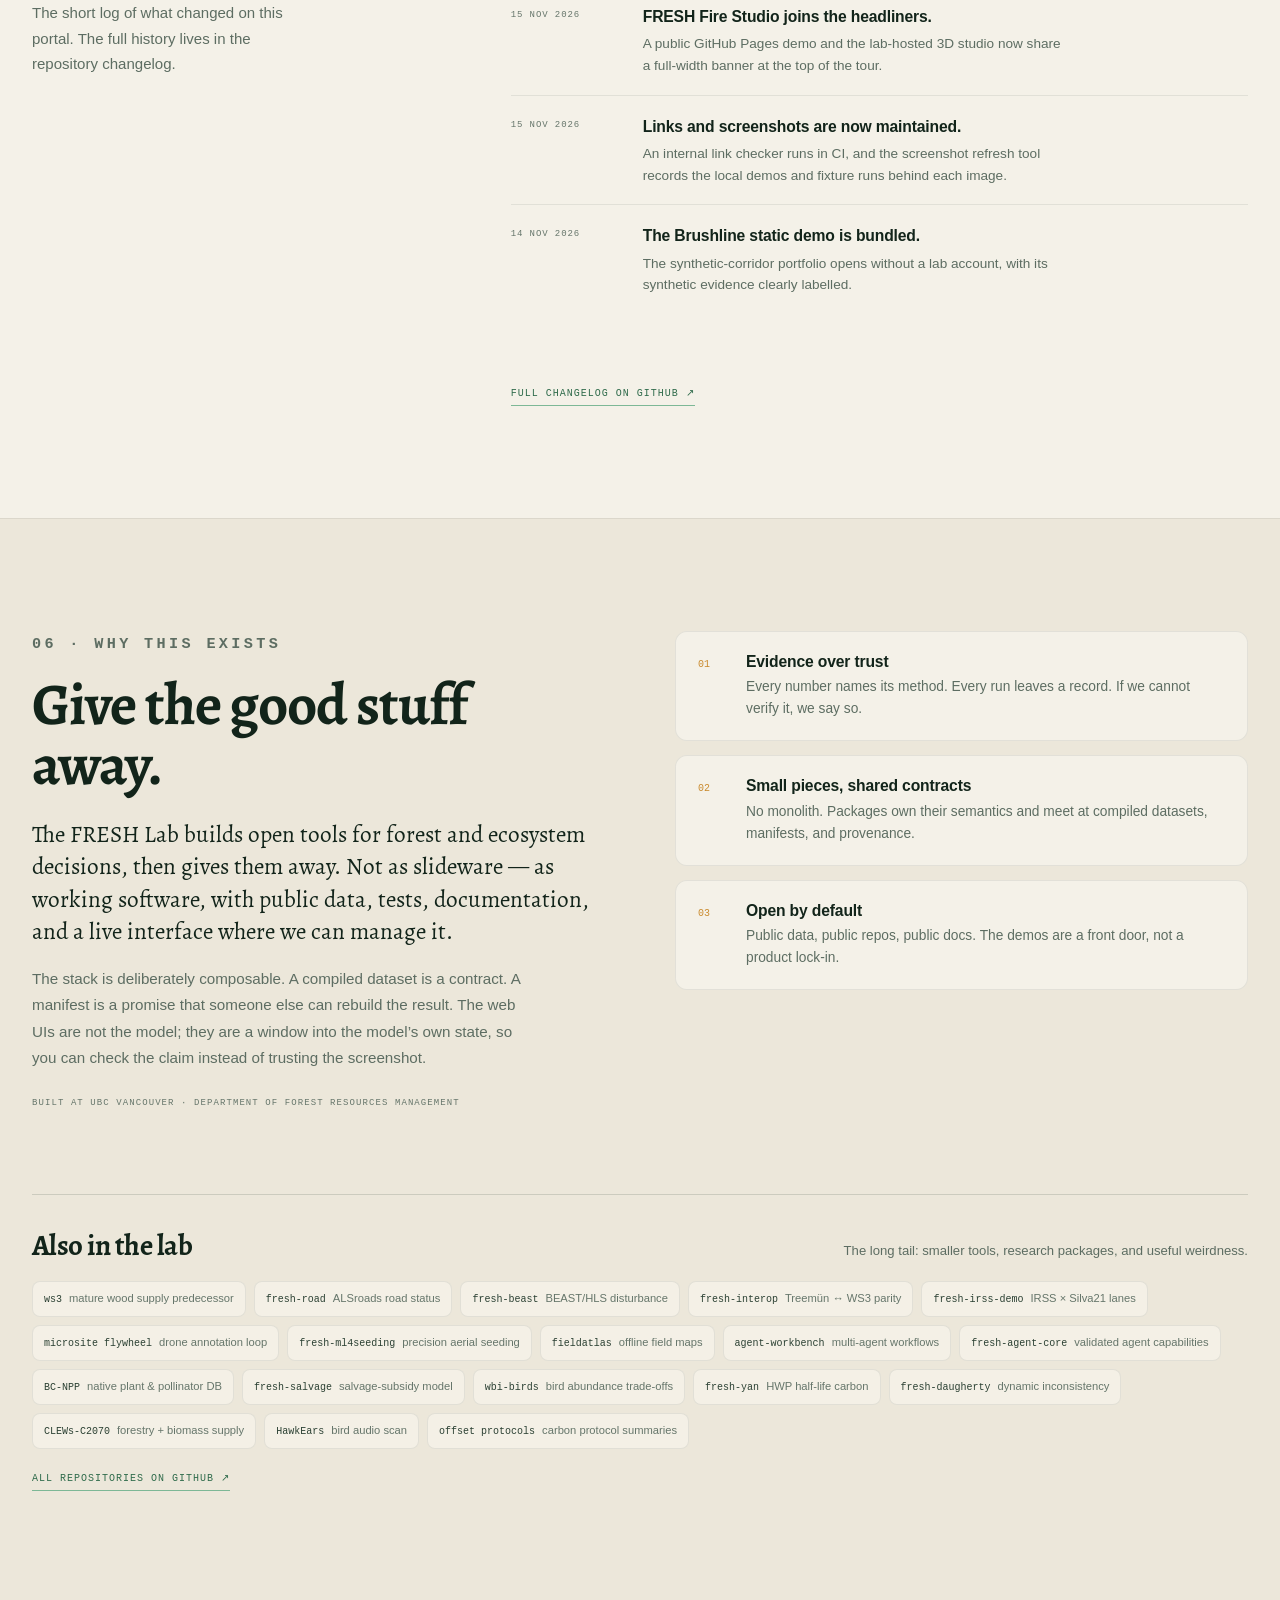
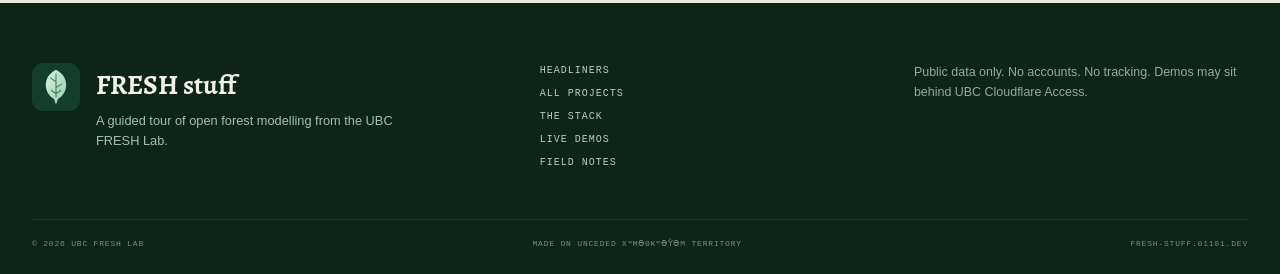
==== commit 695cb0f3: "Record the public launch" ====
--- a/index.html
+++ b/index.html
@@ -243,8 +243,8 @@
               <h2>Live doors.</h2>
             </div>
             <p class="section-note">
-              Most lab-hosted demos sit behind UBC Cloudflare Access and may ask for a UBC
-              CWL or Globus login. The Brushline demo is static and public. No accounts are created by this site.
+              This portal is public. Most lab-hosted demos sit behind UBC Cloudflare Access and
+              may ask for a UBC CWL or Globus login. The Brushline demo is static and public. No accounts are created by this site.
             </p>
           </div>
           <div class="live-grid" id="live-grid"></div>
@@ -268,6 +268,13 @@
             </p>
           </div>
           <ol class="notes-list">
+            <li>
+              <time datetime="2026-11-15">15 Nov 2026</time>
+              <div>
+                <strong>The portal is public.</strong>
+                <p><code>fresh-stuff.01101.dev</code> now opens without a lab login. Individual demos may still ask for CWL or Globus.</p>
+              </div>
+            </li>
             <li>
               <time datetime="2026-11-15">15 Nov 2026</time>
               <div>
